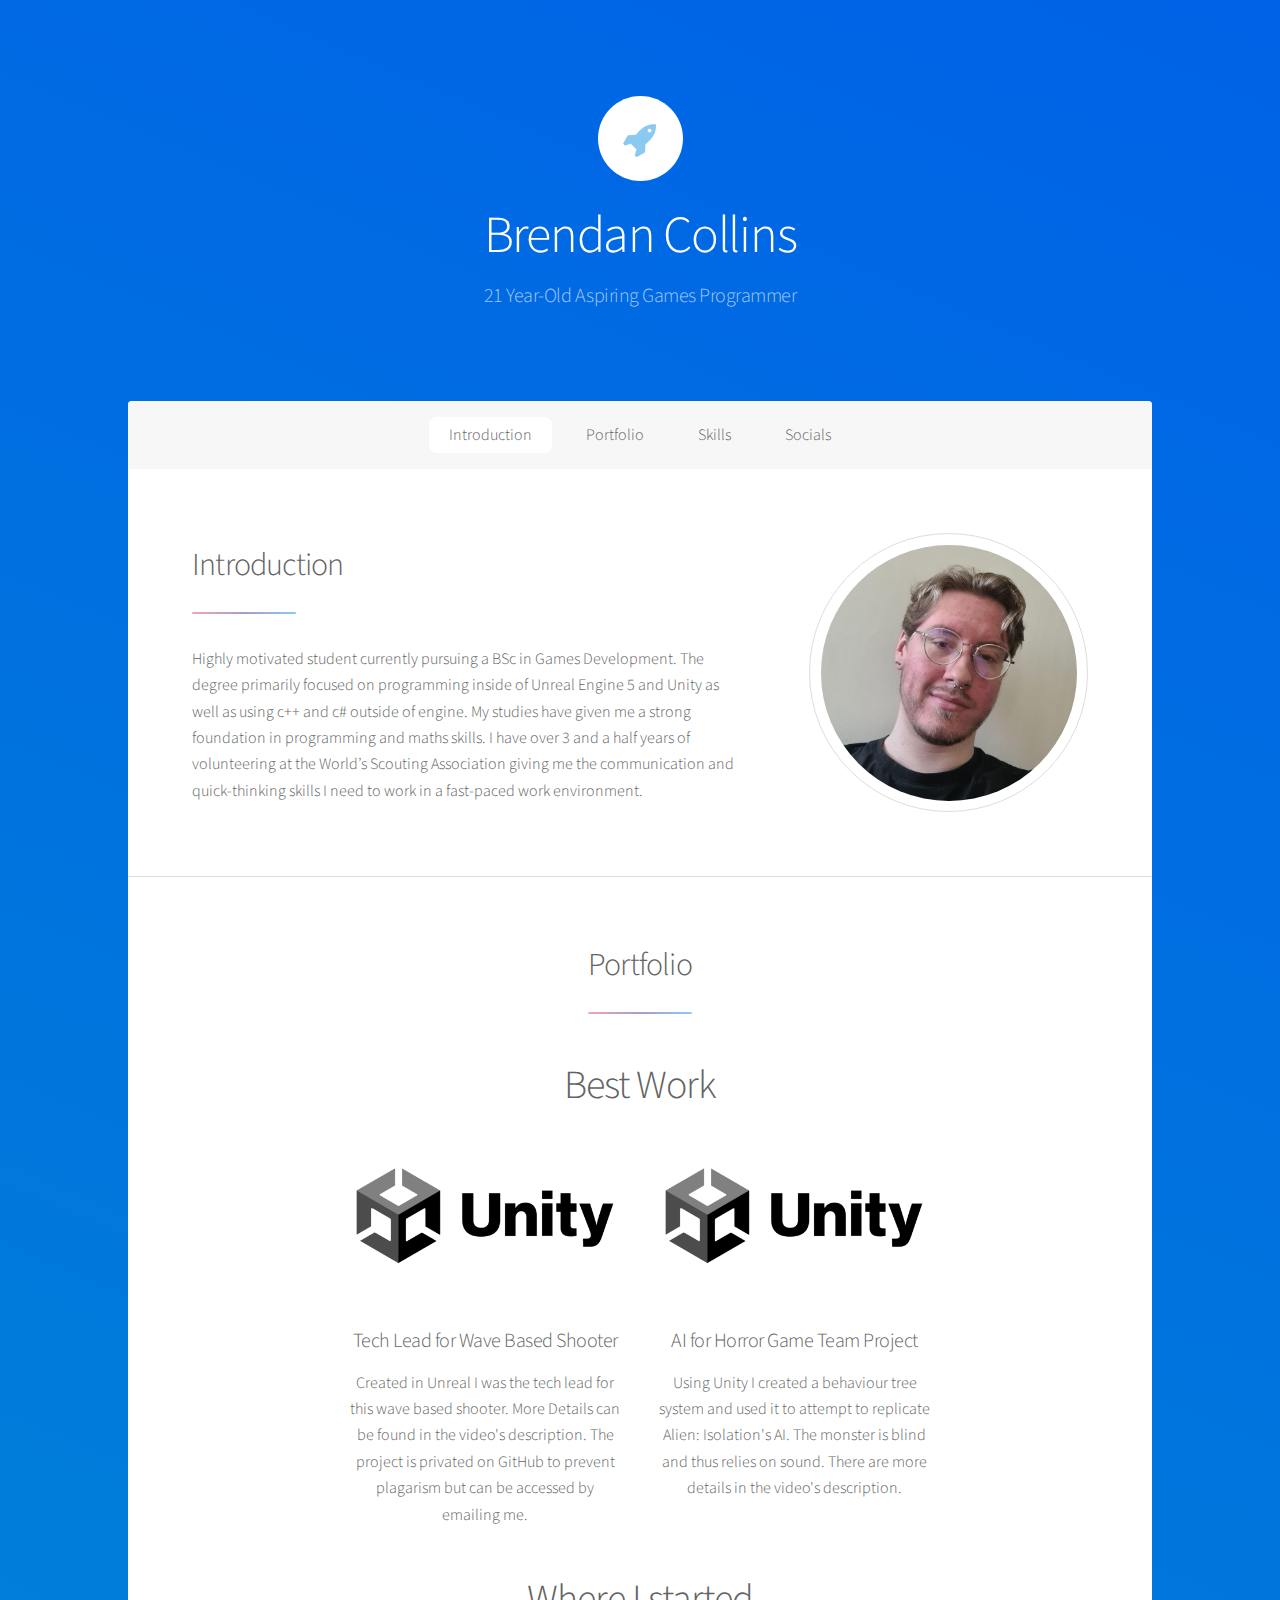
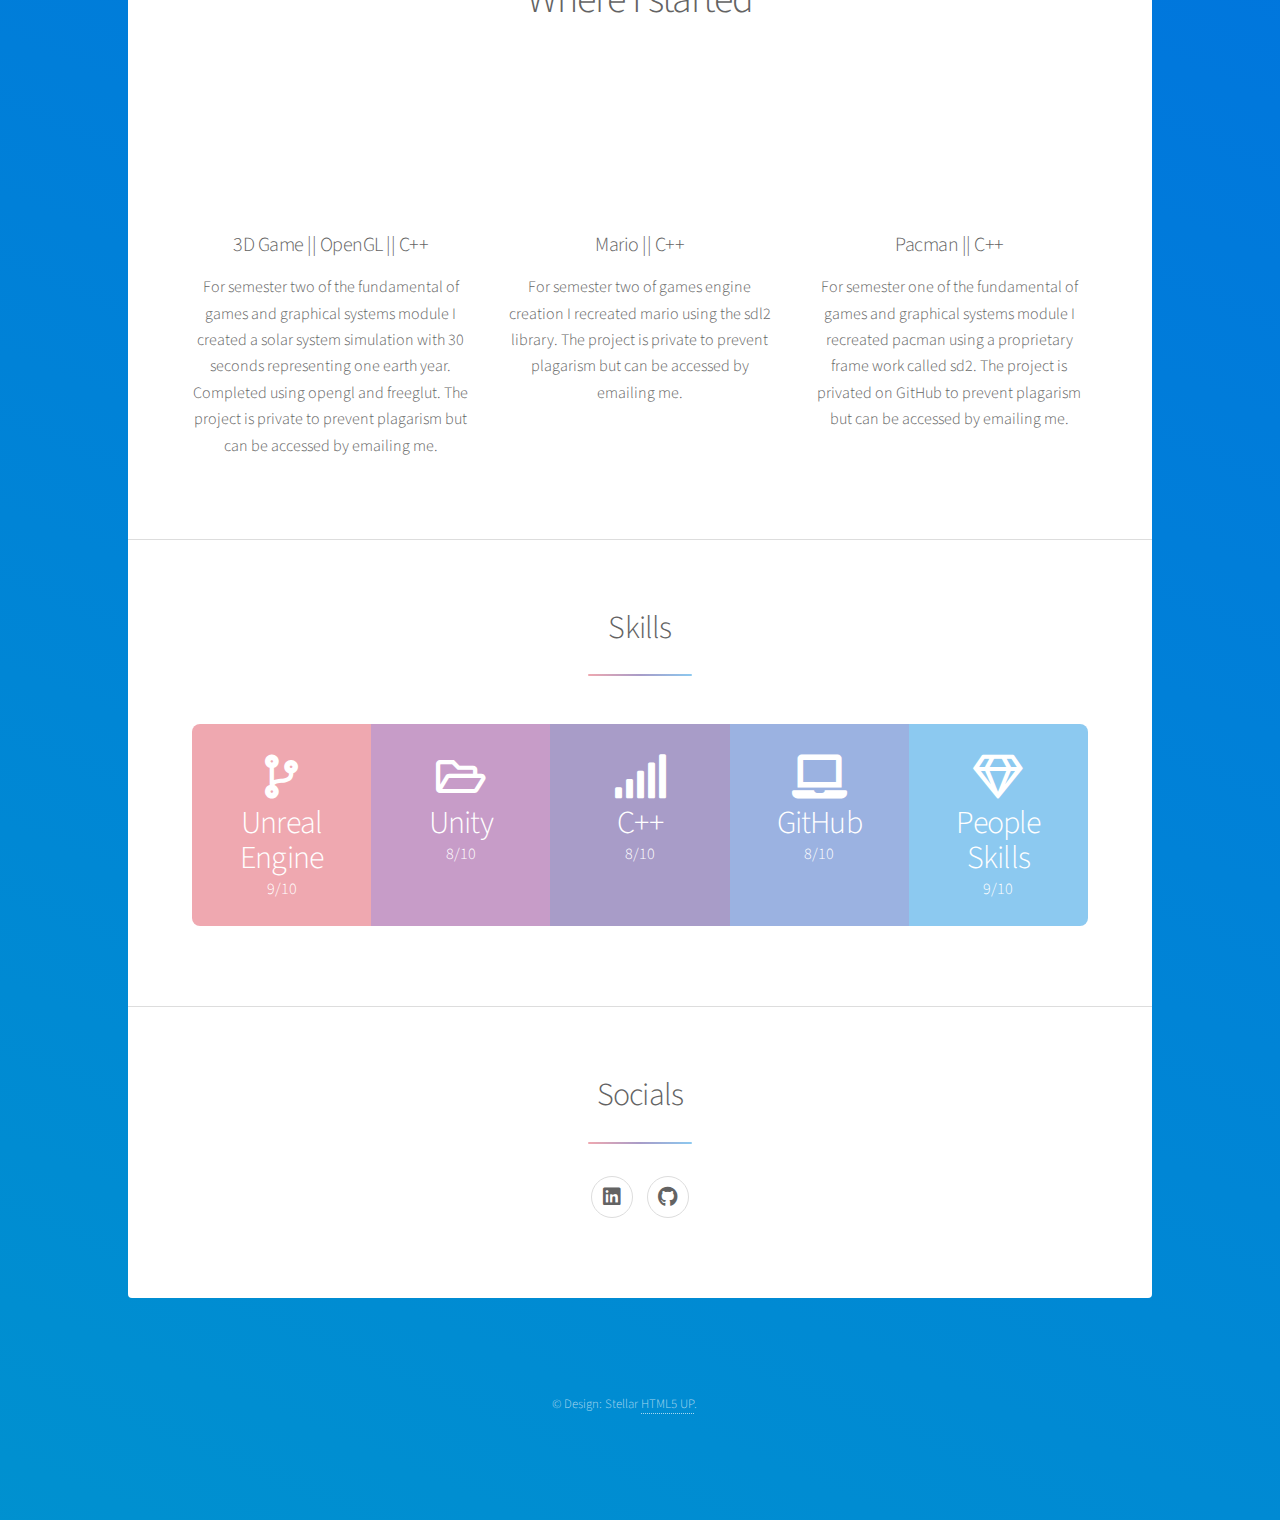
==== index.html @ 4d6558d4 "Update index.html" ====
<!DOCTYPE HTML>
<!--
	Stellar by HTML5 UP
	html5up.net | @ajlkn
	Free for personal and commercial use under the CCA 3.0 license (html5up.net/license)
-->
<html>
	<head>
		<title>Brendan Collins Portfolio</title>
		<meta charset="utf-8" />
		<meta name="viewport" content="width=device-width, initial-scale=1, user-scalable=no" />
		<link rel="stylesheet" href="assets/css/main.css" />
		<noscript><link rel="stylesheet" href="assets/css/noscript.css" /></noscript>
	</head>
	<body class="is-preload">

		<!-- Wrapper -->
			<div id="wrapper">

				<!-- Header -->
					<header id="header" class="alt">
						<span class="logo"><img src="images/logo.svg" alt="" /></span>
						<h1>Brendan Collins</h1>
						<p>
							21 Year-Old Aspiring Games Programmer							
						</p>
					</header>

				<!-- Nav -->
					<nav id="nav">
						<ul>
							<li><a href="#intro" class="active">Introduction</a></li>
							<li><a href="#first">Portfolio</a></li>
							<li><a href="#second">Skills</a></li>
							<li><a href="#third">Socials</a></li>
						</ul>
					</nav>

				<!-- Main -->
					<div id="main">

						<!-- Introduction -->
							<section id="intro" class="main">
								<div class="spotlight">
									<div class="content">
										<header class="major">
											<h2>Introduction</h2>
										</header>
										<p>Highly motivated student currently pursuing a BSc in Games Development. The degree primarily focused on programming inside of Unreal Engine 5 and Unity as well as using c++ and c# outside of engine. My studies have given me a strong foundation in programming and maths skills. I have over 3 and a half years of volunteering at the World’s Scouting Association giving me the communication and quick-thinking skills I need to work in a fast-paced work environment.</p>
									</div>
									<span class="image"><img src="images/pic01.jpg" alt="" /></span>
								</div>
							</section>

						<!-- Demos -->
							<section id="first" class="main special">
								<header class="major">
									<h2>Portfolio</h2>
								</header>
								<h1>Best Work</h1>
								<!-- Frist Line -->
								<ul class="features">
									<li>
										<span class="image fit"><img src="images/unity.png" alt="" /></span>
										<h3>Tech Lead for Wave Based Shooter</h3>
										<p>Created in Unreal I was the tech lead for this wave based shooter. More Details can be found in the video's description. The project is privated on GitHub to prevent plagarism but can be accessed by emailing me.</p>
									</li>
									<li>
										<span class="image fit"><img src="images/unity.png" alt="" /></span>
										<h3>AI for Horror Game Team Project</h3>
										<p>Using Unity I created a behaviour tree system and used it to attempt to replicate Alien: Isolation's AI. The monster is blind and thus relies on sound. There are more details in the video's description.</p>
									</li>
								</ul>
								<!-- Second Line -->
								<h1>Where I started</h1>
								<ul class="features">
									<li>
										<iframe frameborder="0" scrolling="no" marginheight="0" marginwidth="0"width="300" height="170" type="text/html" src="https://www.youtube.com/embed/PpAn-TtWue4?autoplay=0&fs=0&iv_load_policy=3&showinfo=0&rel=0&cc_load_policy=0&start=0&end=0&origin=http://youtubeembedcode.com"></iframe>
										<h3>3D Game || OpenGL || C++</h3>
										<p>For semester two of the fundamental of games and graphical systems module I created a solar system simulation with 30 seconds representing one earth year. Completed using opengl and freeglut. The project is private to prevent plagarism but can be accessed by emailing me.</p>
									</li>
									<li>
										<iframe frameborder="0" scrolling="no" marginheight="0" marginwidth="0"width="300" height="170" type="text/html" src="https://www.youtube.com/embed/LBojj8xitpo?autoplay=0&fs=0&iv_load_policy=3&showinfo=0&rel=0&cc_load_policy=0&start=0&end=0&origin=http://youtubeembedcode.com"></iframe>
										<h3>Mario || C++</h3>
										<p>For semester two of games engine creation I recreated mario using the sdl2 library. The project is private to prevent plagarism but can be accessed by emailing me.</p>
									</li>
									<li>
										<iframe frameborder="0" scrolling="no" marginheight="0" marginwidth="0"width="300" height="170" type="text/html" src="https://www.youtube.com/embed/ezqezZQbktw?autoplay=0&fs=0&iv_load_policy=3&showinfo=0&rel=0&cc_load_policy=0&start=0&end=0&origin=http://youtubeembedcode.com"></iframe>
										<h3>Pacman || C++</h3>
										<p>For semester one of the fundamental of games and graphical systems module I recreated pacman using a proprietary frame work called sd2. The project is privated on GitHub to prevent plagarism but can be accessed by emailing me.</p>
									</li>
								</ul>
							</section>

						<!-- Skills -->
							<section id="second" class="main special">
								<header class="major">
									<h2>Skills</h2>
									
								</header>
								<ul class="statistics">
									<li class="style1">
										<span class="icon solid fa-code-branch"></span>
										<strong>Unreal Engine</strong> 9/10
									</li>
									<li class="style2">
										<span class="icon fa-folder-open"></span>
										<strong>Unity</strong> 8/10
									</li>
									<li class="style3">
										<span class="icon solid fa-signal"></span>
										<strong>C++</strong> 8/10
									</li>
									<li class="style4">
										<span class="icon solid fa-laptop"></span>
										<strong>GitHub</strong> 8/10
									</li>
									<li class="style5">
										<span class="icon fa-gem"></span>
										<strong>People Skills</strong> 9/10
									</li>
								</ul>
								<!--footer class="major">
									<ul class="actions special">
										<li><a href="https://www.linkedin.com/in/brendan-collins-9a0326223/" target="_blank" class="button">View LinkedIn</a></li>
									</ul>
								</footer-->
							</section>

						<!-- Icons -->
							<section id="third" class="main special">
								<header class="major">
									<h2>Socials</h2>
									<ul class="icons">
										<li><a href="https://www.linkedin.com/in/brendan-collins-9a0326223/" target="_blank" class="icon brands fa-linkedin alt"><span class="label">LinkedIn</span></a></li>
										<li><a href="https://github.com/brendanc123" target="_blank" class="icon brands fa-github alt"><span class="label">GitHub</span></a></li>
									</ul>
								</header>
								<!--footer class="major">
									<ul class="actions special">
										<li><a href="generic.html" class="button primary">Get Started</a></li>
										<li><a href="generic.html" class="button">Learn More</a></li>
									</ul>
								</footer-->
							</section>

					</div>

				<!-- Footer -->
					<footer id="footer">
						<section>
							</dl>
							<!--ul class="icons">
								<li><a href="#" class="icon brands fa-twitter alt"><span class="label">Twitter</span></a></li>
								<li><a href="#" class="icon brands fa-facebook-f alt"><span class="label">Facebook</span></a></li>
								<li><a href="#" class="icon brands fa-instagram alt"><span class="label">Instagram</span></a></li>
								<li><a href="#" class="icon brands fa-github alt"><span class="label">GitHub</span></a></li>
								<li><a href="#" class="icon brands fa-dribbble alt"><span class="label">Dribbble</span></a></li>
							</ul-->
						</section>
						<p class="copyright">&copy; Design: Stellar <a href="https://html5up.net">HTML5 UP</a>.</p>
					</footer>

			</div>

		<!-- Scripts -->
			<script src="assets/js/jquery.min.js"></script>
			<script src="assets/js/jquery.scrollex.min.js"></script>
			<script src="assets/js/jquery.scrolly.min.js"></script>
			<script src="assets/js/browser.min.js"></script>
			<script src="assets/js/breakpoints.min.js"></script>
			<script src="assets/js/util.js"></script>
			<script src="assets/js/main.js"></script>
	</body>
</html>
---- assets/css/main.css ----
@import url(fontawesome-all.min.css);
@import 'https://fonts.googleapis.com/css?family=Source+Sans+Pro:300,400';

/*
	Stellar by HTML5 UP
	html5up.net | @ajlkn
	Free for personal and commercial use under the CCA 3.0 license (html5up.net/license)
*/

html, body, div, span, applet, object,
iframe, h1, h2, h3, h4, h5, h6, p, blockquote,
pre, a, abbr, acronym, address, big, cite,
code, del, dfn, em, img, ins, kbd, q, s, samp,
small, strike, strong, sub, sup, tt, var, b,
u, i, center, dl, dt, dd, ol, ul, li, fieldset,
form, label, legend, table, caption, tbody,
tfoot, thead, tr, th, td, article, aside,
canvas, details, embed, figure, figcaption,
footer, header, hgroup, menu, nav, output, ruby,
section, summary, time, mark, audio, video {
	margin: 0;
	padding: 0;
	border: 0;
	font-size: 100%;
	font: inherit;
	vertical-align: baseline;}

article, aside, details, figcaption, figure,
footer, header, hgroup, menu, nav, section {
	display: block;}

body {
	line-height: 1;
}

ol, ul {
	list-style: none;
}

blockquote, q {
	quotes: none;
}

	blockquote:before, blockquote:after, q:before, q:after {
		content: '';
		content: none;
	}

table {
	border-collapse: collapse;
	border-spacing: 0;
}

body {
	-webkit-text-size-adjust: none;
}

mark {
	background-color: transparent;
	color: inherit;
}

input::-moz-focus-inner {
	border: 0;
	padding: 0;
}

input, select, textarea {
	-moz-appearance: none;
	-webkit-appearance: none;
	-ms-appearance: none;
	appearance: none;
}

/* Basic */

	@-ms-viewport {
		width: device-width;
	}

	body {
		-ms-overflow-style: scrollbar;
	}

	@media screen and (max-width: 480px) {

		html, body {
			min-width: 320px;
		}

	}

	html {
		box-sizing: border-box;
	}

	*, *:before, *:after {
		box-sizing: inherit;
	}

	body {
			background: linear-gradient(203deg, #0032ff, #00aec1, #00cccc, #7600ff);
			background-size: 800% 800%;
		
			-webkit-animation: AnimationName 60s ease infinite;
			-moz-animation: AnimationName 60s ease infinite;
			animation: AnimationName 60s ease infinite;
		}
		
		@-webkit-keyframes AnimationName {
			0%{background-position:91% 0%}
			50%{background-position:10% 100%}
			100%{background-position:91% 0%}
		}
		@-moz-keyframes AnimationName {
			0%{background-position:91% 0%}
			50%{background-position:10% 100%}
			100%{background-position:91% 0%}
		}
		@keyframes AnimationName {
			0%{background-position:91% 0%}
			50%{background-position:10% 100%}
			100%{background-position:91% 0%}
		}

		body.is-preload *, body.is-preload *:before, body.is-preload *:after {
			-moz-animation: none !important;
			-webkit-animation: none !important;
			-ms-animation: none !important;
			animation: none !important;
			-moz-transition: none !important;
			-webkit-transition: none !important;
			-ms-transition: none !important;
			transition: none !important;
		}

/* Type */

	body {
		background-color: #935d8c;
		color: rgba(255, 255, 255, 0.65);
	}

	body, input, select, textarea {
		font-family: "Source Sans Pro", Helvetica, sans-serif;
		font-size: 17pt;
		font-weight: 300;
		line-height: 1.65;
	}

		@media screen and (max-width: 1680px) {

			body, input, select, textarea {
				font-size: 14pt;
			}

		}

		@media screen and (max-width: 1280px) {

			body, input, select, textarea {
				font-size: 12pt;
			}

		}

		@media screen and (max-width: 360px) {

			body, input, select, textarea {
				font-size: 11pt;
			}

		}

	a {
		-moz-transition: color 0.2s ease, border-bottom 0.2s ease;
		-webkit-transition: color 0.2s ease, border-bottom 0.2s ease;
		-ms-transition: color 0.2s ease, border-bottom 0.2s ease;
		transition: color 0.2s ease, border-bottom 0.2s ease;
		text-decoration: none;
		border-bottom: dotted 1px;
		color: inherit;
	}

		a:hover {
			border-bottom-color: transparent;
		}

	strong, b {
		font-weight: 400;
	}

	em, i {
		font-style: italic;
	}

	p {
		margin: 0 0 2em 0;
	}

		p.content {
			-moz-columns: 20em 2;
			-webkit-columns: 20em 2;
			-ms-columns: 20em 2;
			columns: 20em 2;
			-moz-column-gap: 2em;
			-webkit-column-gap: 2em;
			-ms-column-gap: 2em;
			column-gap: 2em;
			text-align: justify;
		}

	h1, h2, h3, h4, h5, h6 {
		font-weight: 300;
		line-height: 1.5;
		margin: 0 0 0.7em 0;
		letter-spacing: -0.025em;
	}

		h1 a, h2 a, h3 a, h4 a, h5 a, h6 a {
			color: inherit;
			text-decoration: none;
		}

	h1 {
		font-size: 2.5em;
		line-height: 1.2;
	}

	h2 {
		font-size: 1.5em;
	}

	h3 {
		font-size: 1.25em;
	}

	h4 {
		font-size: 1.1em;
	}

	h5 {
		font-size: 0.9em;
	}

	h6 {
		font-size: 0.7em;
	}

	@media screen and (max-width: 736px) {

		h1 {
			font-size: 2em;
		}

	}

	sub {
		font-size: 0.8em;
		position: relative;
		top: 0.5em;
	}

	sup {
		font-size: 0.8em;
		position: relative;
		top: -0.5em;
	}

	blockquote {
		border-left: solid 4px;
		font-style: italic;
		margin: 0 0 2em 0;
		padding: 0.5em 0 0.5em 2em;
	}

	code {
		border-radius: 8px;
		border: solid 1px;
		font-family: "Courier New", monospace;
		font-size: 0.9em;
		margin: 0 0.25em;
		padding: 0.25em 0.65em;
	}

	pre {
		-webkit-overflow-scrolling: touch;
		font-family: "Courier New", monospace;
		font-size: 0.9em;
		margin: 0 0 2em 0;
	}

		pre code {
			display: block;
			line-height: 1.75;
			padding: 1em 1.5em;
			overflow-x: auto;
		}

	hr {
		border: 0;
		border-bottom: solid 1px;
		margin: 2em 0;
	}

		hr.major {
			margin: 3em 0;
		}

	.align-left {
		text-align: left;
	}

	.align-center {
		text-align: center;
	}

	.align-right {
		text-align: right;
	}

	input, select, textarea {
		color: #ffffff;
	}

	a:hover {
		color: #ffffff;
	}

	strong, b {
		color: #ffffff;
	}

	h1, h2, h3, h4, h5, h6 {
		color: #ffffff;
	}

	blockquote {
		border-left-color: rgba(255, 255, 255, 0.35);
	}

	code {
		background: rgba(255, 255, 255, 0.075);
		border-color: rgba(255, 255, 255, 0.35);
	}

	hr {
		border-bottom-color: rgba(255, 255, 255, 0.35);
	}

/* Row */

	.row {
		display: flex;
		flex-wrap: wrap;
		box-sizing: border-box;
		align-items: stretch;
	}

		.row > * {
			box-sizing: border-box;
		}

		.row.gtr-uniform > * > :last-child {
			margin-bottom: 0;
		}

		.row.aln-left {
			justify-content: flex-start;
		}

		.row.aln-center {
			justify-content: center;
		}

		.row.aln-right {
			justify-content: flex-end;
		}

		.row.aln-top {
			align-items: flex-start;
		}

		.row.aln-middle {
			align-items: center;
		}

		.row.aln-bottom {
			align-items: flex-end;
		}

		.row > .imp {
			order: -1;
		}

		.row > .col-1 {
			width: 8.33333%;
		}

		.row > .off-1 {
			margin-left: 8.33333%;
		}

		.row > .col-2 {
			width: 16.66667%;
		}

		.row > .off-2 {
			margin-left: 16.66667%;
		}

		.row > .col-3 {
			width: 25%;
		}

		.row > .off-3 {
			margin-left: 25%;
		}

		.row > .col-4 {
			width: 33.33333%;
		}

		.row > .off-4 {
			margin-left: 33.33333%;
		}

		.row > .col-5 {
			width: 41.66667%;
		}

		.row > .off-5 {
			margin-left: 41.66667%;
		}

		.row > .col-6 {
			width: 50%;
		}

		.row > .off-6 {
			margin-left: 50%;
		}

		.row > .col-7 {
			width: 58.33333%;
		}

		.row > .off-7 {
			margin-left: 58.33333%;
		}

		.row > .col-8 {
			width: 66.66667%;
		}

		.row > .off-8 {
			margin-left: 66.66667%;
		}

		.row > .col-9 {
			width: 75%;
		}

		.row > .off-9 {
			margin-left: 75%;
		}

		.row > .col-10 {
			width: 83.33333%;
		}

		.row > .off-10 {
			margin-left: 83.33333%;
		}

		.row > .col-11 {
			width: 91.66667%;
		}

		.row > .off-11 {
			margin-left: 91.66667%;
		}

		.row > .col-12 {
			width: 100%;
		}

		.row > .off-12 {
			margin-left: 100%;
		}

		.row.gtr-0 {
			margin-top: 0;
			margin-left: 0em;
		}

			.row.gtr-0 > * {
				padding: 0 0 0 0em;
			}

			.row.gtr-0.gtr-uniform {
				margin-top: 0em;
			}

				.row.gtr-0.gtr-uniform > * {
					padding-top: 0em;
				}

		.row.gtr-25 {
			margin-top: 0;
			margin-left: -0.375em;
		}

			.row.gtr-25 > * {
				padding: 0 0 0 0.375em;
			}

			.row.gtr-25.gtr-uniform {
				margin-top: -0.375em;
			}

				.row.gtr-25.gtr-uniform > * {
					padding-top: 0.375em;
				}

		.row.gtr-50 {
			margin-top: 0;
			margin-left: -0.75em;
		}

			.row.gtr-50 > * {
				padding: 0 0 0 0.75em;
			}

			.row.gtr-50.gtr-uniform {
				margin-top: -0.75em;
			}

				.row.gtr-50.gtr-uniform > * {
					padding-top: 0.75em;
				}

		.row {
			margin-top: 0;
			margin-left: -1.5em;
		}

			.row > * {
				padding: 0 0 0 1.5em;
			}

			.row.gtr-uniform {
				margin-top: -1.5em;
			}

				.row.gtr-uniform > * {
					padding-top: 1.5em;
				}

		.row.gtr-150 {
			margin-top: 0;
			margin-left: -2.25em;
		}

			.row.gtr-150 > * {
				padding: 0 0 0 2.25em;
			}

			.row.gtr-150.gtr-uniform {
				margin-top: -2.25em;
			}

				.row.gtr-150.gtr-uniform > * {
					padding-top: 2.25em;
				}

		.row.gtr-200 {
			margin-top: 0;
			margin-left: -3em;
		}

			.row.gtr-200 > * {
				padding: 0 0 0 3em;
			}

			.row.gtr-200.gtr-uniform {
				margin-top: -3em;
			}

				.row.gtr-200.gtr-uniform > * {
					padding-top: 3em;
				}

		@media screen and (max-width: 1680px) {

			.row {
				display: flex;
				flex-wrap: wrap;
				box-sizing: border-box;
				align-items: stretch;
			}

				.row > * {
					box-sizing: border-box;
				}

				.row.gtr-uniform > * > :last-child {
					margin-bottom: 0;
				}

				.row.aln-left {
					justify-content: flex-start;
				}

				.row.aln-center {
					justify-content: center;
				}

				.row.aln-right {
					justify-content: flex-end;
				}

				.row.aln-top {
					align-items: flex-start;
				}

				.row.aln-middle {
					align-items: center;
				}

				.row.aln-bottom {
					align-items: flex-end;
				}

				.row > .imp-xlarge {
					order: -1;
				}

				.row > .col-1-xlarge {
					width: 8.33333%;
				}

				.row > .off-1-xlarge {
					margin-left: 8.33333%;
				}

				.row > .col-2-xlarge {
					width: 16.66667%;
				}

				.row > .off-2-xlarge {
					margin-left: 16.66667%;
				}

				.row > .col-3-xlarge {
					width: 25%;
				}

				.row > .off-3-xlarge {
					margin-left: 25%;
				}

				.row > .col-4-xlarge {
					width: 33.33333%;
				}

				.row > .off-4-xlarge {
					margin-left: 33.33333%;
				}

				.row > .col-5-xlarge {
					width: 41.66667%;
				}

				.row > .off-5-xlarge {
					margin-left: 41.66667%;
				}

				.row > .col-6-xlarge {
					width: 50%;
				}

				.row > .off-6-xlarge {
					margin-left: 50%;
				}

				.row > .col-7-xlarge {
					width: 58.33333%;
				}

				.row > .off-7-xlarge {
					margin-left: 58.33333%;
				}

				.row > .col-8-xlarge {
					width: 66.66667%;
				}

				.row > .off-8-xlarge {
					margin-left: 66.66667%;
				}

				.row > .col-9-xlarge {
					width: 75%;
				}

				.row > .off-9-xlarge {
					margin-left: 75%;
				}

				.row > .col-10-xlarge {
					width: 83.33333%;
				}

				.row > .off-10-xlarge {
					margin-left: 83.33333%;
				}

				.row > .col-11-xlarge {
					width: 91.66667%;
				}

				.row > .off-11-xlarge {
					margin-left: 91.66667%;
				}

				.row > .col-12-xlarge {
					width: 100%;
				}

				.row > .off-12-xlarge {
					margin-left: 100%;
				}

				.row.gtr-0 {
					margin-top: 0;
					margin-left: 0em;
				}

					.row.gtr-0 > * {
						padding: 0 0 0 0em;
					}

					.row.gtr-0.gtr-uniform {
						margin-top: 0em;
					}

						.row.gtr-0.gtr-uniform > * {
							padding-top: 0em;
						}

				.row.gtr-25 {
					margin-top: 0;
					margin-left: -0.375em;
				}

					.row.gtr-25 > * {
						padding: 0 0 0 0.375em;
					}

					.row.gtr-25.gtr-uniform {
						margin-top: -0.375em;
					}

						.row.gtr-25.gtr-uniform > * {
							padding-top: 0.375em;
						}

				.row.gtr-50 {
					margin-top: 0;
					margin-left: -0.75em;
				}

					.row.gtr-50 > * {
						padding: 0 0 0 0.75em;
					}

					.row.gtr-50.gtr-uniform {
						margin-top: -0.75em;
					}

						.row.gtr-50.gtr-uniform > * {
							padding-top: 0.75em;
						}

				.row {
					margin-top: 0;
					margin-left: -1.5em;
				}

					.row > * {
						padding: 0 0 0 1.5em;
					}

					.row.gtr-uniform {
						margin-top: -1.5em;
					}

						.row.gtr-uniform > * {
							padding-top: 1.5em;
						}

				.row.gtr-150 {
					margin-top: 0;
					margin-left: -2.25em;
				}

					.row.gtr-150 > * {
						padding: 0 0 0 2.25em;
					}

					.row.gtr-150.gtr-uniform {
						margin-top: -2.25em;
					}

						.row.gtr-150.gtr-uniform > * {
							padding-top: 2.25em;
						}

				.row.gtr-200 {
					margin-top: 0;
					margin-left: -3em;
				}

					.row.gtr-200 > * {
						padding: 0 0 0 3em;
					}

					.row.gtr-200.gtr-uniform {
						margin-top: -3em;
					}

						.row.gtr-200.gtr-uniform > * {
							padding-top: 3em;
						}

		}

		@media screen and (max-width: 1280px) {

			.row {
				display: flex;
				flex-wrap: wrap;
				box-sizing: border-box;
				align-items: stretch;
			}

				.row > * {
					box-sizing: border-box;
				}

				.row.gtr-uniform > * > :last-child {
					margin-bottom: 0;
				}

				.row.aln-left {
					justify-content: flex-start;
				}

				.row.aln-center {
					justify-content: center;
				}

				.row.aln-right {
					justify-content: flex-end;
				}

				.row.aln-top {
					align-items: flex-start;
				}

				.row.aln-middle {
					align-items: center;
				}

				.row.aln-bottom {
					align-items: flex-end;
				}

				.row > .imp-large {
					order: -1;
				}

				.row > .col-1-large {
					width: 8.33333%;
				}

				.row > .off-1-large {
					margin-left: 8.33333%;
				}

				.row > .col-2-large {
					width: 16.66667%;
				}

				.row > .off-2-large {
					margin-left: 16.66667%;
				}

				.row > .col-3-large {
					width: 25%;
				}

				.row > .off-3-large {
					margin-left: 25%;
				}

				.row > .col-4-large {
					width: 33.33333%;
				}

				.row > .off-4-large {
					margin-left: 33.33333%;
				}

				.row > .col-5-large {
					width: 41.66667%;
				}

				.row > .off-5-large {
					margin-left: 41.66667%;
				}

				.row > .col-6-large {
					width: 50%;
				}

				.row > .off-6-large {
					margin-left: 50%;
				}

				.row > .col-7-large {
					width: 58.33333%;
				}

				.row > .off-7-large {
					margin-left: 58.33333%;
				}

				.row > .col-8-large {
					width: 66.66667%;
				}

				.row > .off-8-large {
					margin-left: 66.66667%;
				}

				.row > .col-9-large {
					width: 75%;
				}

				.row > .off-9-large {
					margin-left: 75%;
				}

				.row > .col-10-large {
					width: 83.33333%;
				}

				.row > .off-10-large {
					margin-left: 83.33333%;
				}

				.row > .col-11-large {
					width: 91.66667%;
				}

				.row > .off-11-large {
					margin-left: 91.66667%;
				}

				.row > .col-12-large {
					width: 100%;
				}

				.row > .off-12-large {
					margin-left: 100%;
				}

				.row.gtr-0 {
					margin-top: 0;
					margin-left: 0em;
				}

					.row.gtr-0 > * {
						padding: 0 0 0 0em;
					}

					.row.gtr-0.gtr-uniform {
						margin-top: 0em;
					}

						.row.gtr-0.gtr-uniform > * {
							padding-top: 0em;
						}

				.row.gtr-25 {
					margin-top: 0;
					margin-left: -0.375em;
				}

					.row.gtr-25 > * {
						padding: 0 0 0 0.375em;
					}

					.row.gtr-25.gtr-uniform {
						margin-top: -0.375em;
					}

						.row.gtr-25.gtr-uniform > * {
							padding-top: 0.375em;
						}

				.row.gtr-50 {
					margin-top: 0;
					margin-left: -0.75em;
				}

					.row.gtr-50 > * {
						padding: 0 0 0 0.75em;
					}

					.row.gtr-50.gtr-uniform {
						margin-top: -0.75em;
					}

						.row.gtr-50.gtr-uniform > * {
							padding-top: 0.75em;
						}

				.row {
					margin-top: 0;
					margin-left: -1.5em;
				}

					.row > * {
						padding: 0 0 0 1.5em;
					}

					.row.gtr-uniform {
						margin-top: -1.5em;
					}

						.row.gtr-uniform > * {
							padding-top: 1.5em;
						}

				.row.gtr-150 {
					margin-top: 0;
					margin-left: -2.25em;
				}

					.row.gtr-150 > * {
						padding: 0 0 0 2.25em;
					}

					.row.gtr-150.gtr-uniform {
						margin-top: -2.25em;
					}

						.row.gtr-150.gtr-uniform > * {
							padding-top: 2.25em;
						}

				.row.gtr-200 {
					margin-top: 0;
					margin-left: -3em;
				}

					.row.gtr-200 > * {
						padding: 0 0 0 3em;
					}

					.row.gtr-200.gtr-uniform {
						margin-top: -3em;
					}

						.row.gtr-200.gtr-uniform > * {
							padding-top: 3em;
						}

		}

		@media screen and (max-width: 980px) {

			.row {
				display: flex;
				flex-wrap: wrap;
				box-sizing: border-box;
				align-items: stretch;
			}

				.row > * {
					box-sizing: border-box;
				}

				.row.gtr-uniform > * > :last-child {
					margin-bottom: 0;
				}

				.row.aln-left {
					justify-content: flex-start;
				}

				.row.aln-center {
					justify-content: center;
				}

				.row.aln-right {
					justify-content: flex-end;
				}

				.row.aln-top {
					align-items: flex-start;
				}

				.row.aln-middle {
					align-items: center;
				}

				.row.aln-bottom {
					align-items: flex-end;
				}

				.row > .imp-medium {
					order: -1;
				}

				.row > .col-1-medium {
					width: 8.33333%;
				}

				.row > .off-1-medium {
					margin-left: 8.33333%;
				}

				.row > .col-2-medium {
					width: 16.66667%;
				}

				.row > .off-2-medium {
					margin-left: 16.66667%;
				}

				.row > .col-3-medium {
					width: 25%;
				}

				.row > .off-3-medium {
					margin-left: 25%;
				}

				.row > .col-4-medium {
					width: 33.33333%;
				}

				.row > .off-4-medium {
					margin-left: 33.33333%;
				}

				.row > .col-5-medium {
					width: 41.66667%;
				}

				.row > .off-5-medium {
					margin-left: 41.66667%;
				}

				.row > .col-6-medium {
					width: 50%;
				}

				.row > .off-6-medium {
					margin-left: 50%;
				}

				.row > .col-7-medium {
					width: 58.33333%;
				}

				.row > .off-7-medium {
					margin-left: 58.33333%;
				}

				.row > .col-8-medium {
					width: 66.66667%;
				}

				.row > .off-8-medium {
					margin-left: 66.66667%;
				}

				.row > .col-9-medium {
					width: 75%;
				}

				.row > .off-9-medium {
					margin-left: 75%;
				}

				.row > .col-10-medium {
					width: 83.33333%;
				}

				.row > .off-10-medium {
					margin-left: 83.33333%;
				}

				.row > .col-11-medium {
					width: 91.66667%;
				}

				.row > .off-11-medium {
					margin-left: 91.66667%;
				}

				.row > .col-12-medium {
					width: 100%;
				}

				.row > .off-12-medium {
					margin-left: 100%;
				}

				.row.gtr-0 {
					margin-top: 0;
					margin-left: 0em;
				}

					.row.gtr-0 > * {
						padding: 0 0 0 0em;
					}

					.row.gtr-0.gtr-uniform {
						margin-top: 0em;
					}

						.row.gtr-0.gtr-uniform > * {
							padding-top: 0em;
						}

				.row.gtr-25 {
					margin-top: 0;
					margin-left: -0.375em;
				}

					.row.gtr-25 > * {
						padding: 0 0 0 0.375em;
					}

					.row.gtr-25.gtr-uniform {
						margin-top: -0.375em;
					}

						.row.gtr-25.gtr-uniform > * {
							padding-top: 0.375em;
						}

				.row.gtr-50 {
					margin-top: 0;
					margin-left: -0.75em;
				}

					.row.gtr-50 > * {
						padding: 0 0 0 0.75em;
					}

					.row.gtr-50.gtr-uniform {
						margin-top: -0.75em;
					}

						.row.gtr-50.gtr-uniform > * {
							padding-top: 0.75em;
						}

				.row {
					margin-top: 0;
					margin-left: -1.5em;
				}

					.row > * {
						padding: 0 0 0 1.5em;
					}

					.row.gtr-uniform {
						margin-top: -1.5em;
					}

						.row.gtr-uniform > * {
							padding-top: 1.5em;
						}

				.row.gtr-150 {
					margin-top: 0;
					margin-left: -2.25em;
				}

					.row.gtr-150 > * {
						padding: 0 0 0 2.25em;
					}

					.row.gtr-150.gtr-uniform {
						margin-top: -2.25em;
					}

						.row.gtr-150.gtr-uniform > * {
							padding-top: 2.25em;
						}

				.row.gtr-200 {
					margin-top: 0;
					margin-left: -3em;
				}

					.row.gtr-200 > * {
						padding: 0 0 0 3em;
					}

					.row.gtr-200.gtr-uniform {
						margin-top: -3em;
					}

						.row.gtr-200.gtr-uniform > * {
							padding-top: 3em;
						}

		}

		@media screen and (max-width: 736px) {

			.row {
				display: flex;
				flex-wrap: wrap;
				box-sizing: border-box;
				align-items: stretch;
			}

				.row > * {
					box-sizing: border-box;
				}

				.row.gtr-uniform > * > :last-child {
					margin-bottom: 0;
				}

				.row.aln-left {
					justify-content: flex-start;
				}

				.row.aln-center {
					justify-content: center;
				}

				.row.aln-right {
					justify-content: flex-end;
				}

				.row.aln-top {
					align-items: flex-start;
				}

				.row.aln-middle {
					align-items: center;
				}

				.row.aln-bottom {
					align-items: flex-end;
				}

				.row > .imp-small {
					order: -1;
				}

				.row > .col-1-small {
					width: 8.33333%;
				}

				.row > .off-1-small {
					margin-left: 8.33333%;
				}

				.row > .col-2-small {
					width: 16.66667%;
				}

				.row > .off-2-small {
					margin-left: 16.66667%;
				}

				.row > .col-3-small {
					width: 25%;
				}

				.row > .off-3-small {
					margin-left: 25%;
				}

				.row > .col-4-small {
					width: 33.33333%;
				}

				.row > .off-4-small {
					margin-left: 33.33333%;
				}

				.row > .col-5-small {
					width: 41.66667%;
				}

				.row > .off-5-small {
					margin-left: 41.66667%;
				}

				.row > .col-6-small {
					width: 50%;
				}

				.row > .off-6-small {
					margin-left: 50%;
				}

				.row > .col-7-small {
					width: 58.33333%;
				}

				.row > .off-7-small {
					margin-left: 58.33333%;
				}

				.row > .col-8-small {
					width: 66.66667%;
				}

				.row > .off-8-small {
					margin-left: 66.66667%;
				}

				.row > .col-9-small {
					width: 75%;
				}

				.row > .off-9-small {
					margin-left: 75%;
				}

				.row > .col-10-small {
					width: 83.33333%;
				}

				.row > .off-10-small {
					margin-left: 83.33333%;
				}

				.row > .col-11-small {
					width: 91.66667%;
				}

				.row > .off-11-small {
					margin-left: 91.66667%;
				}

				.row > .col-12-small {
					width: 100%;
				}

				.row > .off-12-small {
					margin-left: 100%;
				}

				.row.gtr-0 {
					margin-top: 0;
					margin-left: 0em;
				}

					.row.gtr-0 > * {
						padding: 0 0 0 0em;
					}

					.row.gtr-0.gtr-uniform {
						margin-top: 0em;
					}

						.row.gtr-0.gtr-uniform > * {
							padding-top: 0em;
						}

				.row.gtr-25 {
					margin-top: 0;
					margin-left: -0.25em;
				}

					.row.gtr-25 > * {
						padding: 0 0 0 0.25em;
					}

					.row.gtr-25.gtr-uniform {
						margin-top: -0.25em;
					}

						.row.gtr-25.gtr-uniform > * {
							padding-top: 0.25em;
						}

				.row.gtr-50 {
					margin-top: 0;
					margin-left: -0.5em;
				}

					.row.gtr-50 > * {
						padding: 0 0 0 0.5em;
					}

					.row.gtr-50.gtr-uniform {
						margin-top: -0.5em;
					}

						.row.gtr-50.gtr-uniform > * {
							padding-top: 0.5em;
						}

				.row {
					margin-top: 0;
					margin-left: -1em;
				}

					.row > * {
						padding: 0 0 0 1em;
					}

					.row.gtr-uniform {
						margin-top: -1em;
					}

						.row.gtr-uniform > * {
							padding-top: 1em;
						}

				.row.gtr-150 {
					margin-top: 0;
					margin-left: -1.5em;
				}

					.row.gtr-150 > * {
						padding: 0 0 0 1.5em;
					}

					.row.gtr-150.gtr-uniform {
						margin-top: -1.5em;
					}

						.row.gtr-150.gtr-uniform > * {
							padding-top: 1.5em;
						}

				.row.gtr-200 {
					margin-top: 0;
					margin-left: -2em;
				}

					.row.gtr-200 > * {
						padding: 0 0 0 2em;
					}

					.row.gtr-200.gtr-uniform {
						margin-top: -2em;
					}

						.row.gtr-200.gtr-uniform > * {
							padding-top: 2em;
						}

		}

		@media screen and (max-width: 480px) {

			.row {
				display: flex;
				flex-wrap: wrap;
				box-sizing: border-box;
				align-items: stretch;
			}

				.row > * {
					box-sizing: border-box;
				}

				.row.gtr-uniform > * > :last-child {
					margin-bottom: 0;
				}

				.row.aln-left {
					justify-content: flex-start;
				}

				.row.aln-center {
					justify-content: center;
				}

				.row.aln-right {
					justify-content: flex-end;
				}

				.row.aln-top {
					align-items: flex-start;
				}

				.row.aln-middle {
					align-items: center;
				}

				.row.aln-bottom {
					align-items: flex-end;
				}

				.row > .imp-xsmall {
					order: -1;
				}

				.row > .col-1-xsmall {
					width: 8.33333%;
				}

				.row > .off-1-xsmall {
					margin-left: 8.33333%;
				}

				.row > .col-2-xsmall {
					width: 16.66667%;
				}

				.row > .off-2-xsmall {
					margin-left: 16.66667%;
				}

				.row > .col-3-xsmall {
					width: 25%;
				}

				.row > .off-3-xsmall {
					margin-left: 25%;
				}

				.row > .col-4-xsmall {
					width: 33.33333%;
				}

				.row > .off-4-xsmall {
					margin-left: 33.33333%;
				}

				.row > .col-5-xsmall {
					width: 41.66667%;
				}

				.row > .off-5-xsmall {
					margin-left: 41.66667%;
				}

				.row > .col-6-xsmall {
					width: 50%;
				}

				.row > .off-6-xsmall {
					margin-left: 50%;
				}

				.row > .col-7-xsmall {
					width: 58.33333%;
				}

				.row > .off-7-xsmall {
					margin-left: 58.33333%;
				}

				.row > .col-8-xsmall {
					width: 66.66667%;
				}

				.row > .off-8-xsmall {
					margin-left: 66.66667%;
				}

				.row > .col-9-xsmall {
					width: 75%;
				}

				.row > .off-9-xsmall {
					margin-left: 75%;
				}

				.row > .col-10-xsmall {
					width: 83.33333%;
				}

				.row > .off-10-xsmall {
					margin-left: 83.33333%;
				}

				.row > .col-11-xsmall {
					width: 91.66667%;
				}

				.row > .off-11-xsmall {
					margin-left: 91.66667%;
				}

				.row > .col-12-xsmall {
					width: 100%;
				}

				.row > .off-12-xsmall {
					margin-left: 100%;
				}

				.row.gtr-0 {
					margin-top: 0;
					margin-left: 0em;
				}

					.row.gtr-0 > * {
						padding: 0 0 0 0em;
					}

					.row.gtr-0.gtr-uniform {
						margin-top: 0em;
					}

						.row.gtr-0.gtr-uniform > * {
							padding-top: 0em;
						}

				.row.gtr-25 {
					margin-top: 0;
					margin-left: -0.3125em;
				}

					.row.gtr-25 > * {
						padding: 0 0 0 0.3125em;
					}

					.row.gtr-25.gtr-uniform {
						margin-top: -0.3125em;
					}

						.row.gtr-25.gtr-uniform > * {
							padding-top: 0.3125em;
						}

				.row.gtr-50 {
					margin-top: 0;
					margin-left: -0.625em;
				}

					.row.gtr-50 > * {
						padding: 0 0 0 0.625em;
					}

					.row.gtr-50.gtr-uniform {
						margin-top: -0.625em;
					}

						.row.gtr-50.gtr-uniform > * {
							padding-top: 0.625em;
						}

				.row {
					margin-top: 0;
					margin-left: -1.25em;
				}

					.row > * {
						padding: 0 0 0 1.25em;
					}

					.row.gtr-uniform {
						margin-top: -1.25em;
					}

						.row.gtr-uniform > * {
							padding-top: 1.25em;
						}

				.row.gtr-150 {
					margin-top: 0;
					margin-left: -1.875em;
				}

					.row.gtr-150 > * {
						padding: 0 0 0 1.875em;
					}

					.row.gtr-150.gtr-uniform {
						margin-top: -1.875em;
					}

						.row.gtr-150.gtr-uniform > * {
							padding-top: 1.875em;
						}

				.row.gtr-200 {
					margin-top: 0;
					margin-left: -2.5em;
				}

					.row.gtr-200 > * {
						padding: 0 0 0 2.5em;
					}

					.row.gtr-200.gtr-uniform {
						margin-top: -2.5em;
					}

						.row.gtr-200.gtr-uniform > * {
							padding-top: 2.5em;
						}

		}

/* Box */

	.box {
		border-radius: 8px;
		border: solid;
		margin-bottom: 2em;
		padding: 1.5em;
	}

		.box > :last-child,
		.box > :last-child > :last-child,
		.box > :last-child > :last-child > :last-child {
			margin-bottom: 0;
		}

		.box.alt {
			border: 0;
			border-radius: 0;
			padding: 0;
		}

	.box {
		border-color: rgba(255, 255, 255, 0.35);
	}

/* Button */

	input[type="submit"],
	input[type="reset"],
	input[type="button"],
	button,
	.button {
		-moz-appearance: none;
		-webkit-appearance: none;
		-ms-appearance: none;
		appearance: none;
		-moz-transition: background-color 0.2s ease-in-out, color 0.2s ease-in-out;
		-webkit-transition: background-color 0.2s ease-in-out, color 0.2s ease-in-out;
		-ms-transition: background-color 0.2s ease-in-out, color 0.2s ease-in-out;
		transition: background-color 0.2s ease-in-out, color 0.2s ease-in-out;
		border-radius: 8px;
		border: 0;
		cursor: pointer;
		display: inline-block;
		font-weight: 300;
		height: 2.75em;
		line-height: 2.75em;
		min-width: 9.25em;
		padding: 0 1.5em;
		text-align: center;
		text-decoration: none;
		white-space: nowrap;
	}

		input[type="submit"].icon,
		input[type="reset"].icon,
		input[type="button"].icon,
		button.icon,
		.button.icon {
			padding-left: 1.35em;
		}

			input[type="submit"].icon:before,
			input[type="reset"].icon:before,
			input[type="button"].icon:before,
			button.icon:before,
			.button.icon:before {
				margin-right: 0.5em;
			}

		input[type="submit"].fit,
		input[type="reset"].fit,
		input[type="button"].fit,
		button.fit,
		.button.fit {
			width: 100%;
		}

		input[type="submit"].small,
		input[type="reset"].small,
		input[type="button"].small,
		button.small,
		.button.small {
			font-size: 0.8em;
		}

		input[type="submit"].large,
		input[type="reset"].large,
		input[type="button"].large,
		button.large,
		.button.large {
			font-size: 1.35em;
		}

		input[type="submit"].disabled, input[type="submit"]:disabled,
		input[type="reset"].disabled,
		input[type="reset"]:disabled,
		input[type="button"].disabled,
		input[type="button"]:disabled,
		button.disabled,
		button:disabled,
		.button.disabled,
		.button:disabled {
			pointer-events: none;
			opacity: 0.25;
		}

		@media screen and (max-width: 736px) {

			input[type="submit"],
			input[type="reset"],
			input[type="button"],
			button,
			.button {
				min-width: 0;
			}

		}

	input[type="submit"],
	input[type="reset"],
	input[type="button"],
	button,
	.button {
		background-color: transparent;
		box-shadow: inset 0 0 0 1px rgba(255, 255, 255, 0.35);
		color: #ffffff !important;
	}

		input[type="submit"]:hover,
		input[type="reset"]:hover,
		input[type="button"]:hover,
		button:hover,
		.button:hover {
			background-color: rgba(255, 255, 255, 0.075);
		}

		input[type="submit"]:active,
		input[type="reset"]:active,
		input[type="button"]:active,
		button:active,
		.button:active {
			background-color: rgba(255, 255, 255, 0.2);
		}

		input[type="submit"].icon:before,
		input[type="reset"].icon:before,
		input[type="button"].icon:before,
		button.icon:before,
		.button.icon:before {
			color: rgba(255, 255, 255, 0.5);
		}

		input[type="submit"].primary,
		input[type="reset"].primary,
		input[type="button"].primary,
		button.primary,
		.button.primary {
			background-color: #8cc9f0;
			color: #ffffff !important;
			box-shadow: none;
		}

			input[type="submit"].primary:hover,
			input[type="reset"].primary:hover,
			input[type="button"].primary:hover,
			button.primary:hover,
			.button.primary:hover {
				background-color: #9acff2;
			}

			input[type="submit"].primary:active,
			input[type="reset"].primary:active,
			input[type="button"].primary:active,
			button.primary:active,
			.button.primary:active {
				background-color: #7ec3ee;
			}

			input[type="submit"].primary.icon:before,
			input[type="reset"].primary.icon:before,
			input[type="button"].primary.icon:before,
			button.primary.icon:before,
			.button.primary.icon:before {
				color: #ffffff !important;
			}

/* Form */

	form {
		margin: 0 0 2em 0;
	}

	label {
		display: block;
		font-size: 0.9em;
		font-weight: 400;
		margin: 0 0 1em 0;
	}

	input[type="text"],
	input[type="password"],
	input[type="email"],
	select,
	textarea {
		-moz-appearance: none;
		-webkit-appearance: none;
		-ms-appearance: none;
		appearance: none;
		border-radius: 8px;
		border: solid 1px;
		color: inherit;
		display: block;
		outline: 0;
		padding: 0 1em;
		text-decoration: none;
		width: 100%;
	}

		input[type="text"]:invalid,
		input[type="password"]:invalid,
		input[type="email"]:invalid,
		select:invalid,
		textarea:invalid {
			box-shadow: none;
		}

	select {
		background-size: 1.25rem;
		background-repeat: no-repeat;
		background-position: calc(100% - 1rem) center;
		height: 2.75em;
		padding-right: 2.75em;
		text-overflow: ellipsis;
	}

		select:focus::-ms-value {
			background-color: transparent;
		}

		select::-ms-expand {
			display: none;
		}

	input[type="text"],
	input[type="password"],
	input[type="email"],
	select {
		height: 2.75em;
	}

	textarea {
		padding: 0.75em 1em;
	}

	input[type="checkbox"],
	input[type="radio"] {
		-moz-appearance: none;
		-webkit-appearance: none;
		-ms-appearance: none;
		appearance: none;
		display: block;
		float: left;
		margin-right: -2em;
		opacity: 0;
		width: 1em;
		z-index: -1;
	}

		input[type="checkbox"] + label,
		input[type="radio"] + label {
			text-decoration: none;
			cursor: pointer;
			display: inline-block;
			font-size: 1em;
			font-weight: 300;
			padding-left: 2.4em;
			padding-right: 0.75em;
			position: relative;
		}

			input[type="checkbox"] + label:before,
			input[type="radio"] + label:before {
				-moz-osx-font-smoothing: grayscale;
				-webkit-font-smoothing: antialiased;
				display: inline-block;
				font-style: normal;
				font-variant: normal;
				text-rendering: auto;
				line-height: 1;
				text-transform: none !important;
				font-family: 'Font Awesome 5 Free';
				font-weight: 900;
			}

			input[type="checkbox"] + label:before,
			input[type="radio"] + label:before {
				border-radius: 8px;
				border: solid 1px;
				content: '';
				display: inline-block;
				font-size: 0.8em;
				height: 2.0625em;
				left: 0;
				line-height: 2.0625em;
				position: absolute;
				text-align: center;
				top: 0;
				width: 2.0625em;
			}

		input[type="checkbox"]:checked + label:before,
		input[type="radio"]:checked + label:before {
			content: '\f00c';
		}

	input[type="checkbox"] + label:before {
		border-radius: 8px;
	}

	input[type="radio"] + label:before {
		border-radius: 100%;
	}

	::-webkit-input-placeholder {
		opacity: 1.0;
	}

	:-moz-placeholder {
		opacity: 1.0;
	}

	::-moz-placeholder {
		opacity: 1.0;
	}

	:-ms-input-placeholder {
		opacity: 1.0;
	}

	label {
		color: #ffffff;
	}

	input[type="text"],
	input[type="password"],
	input[type="email"],
	select,
	textarea {
		background-color: rgba(255, 255, 255, 0.075);
		border-color: rgba(255, 255, 255, 0.35);
	}

		input[type="text"]:focus,
		input[type="password"]:focus,
		input[type="email"]:focus,
		select:focus,
		textarea:focus {
			border-color: #8cc9f0;
			box-shadow: 0 0 0 1px #8cc9f0;
		}

	select {
		background-image: url("data:image/svg+xml;charset=utf8,%3Csvg xmlns='http://www.w3.org/2000/svg' width='40' height='40' preserveAspectRatio='none' viewBox='0 0 40 40'%3E%3Cpath d='M9.4,12.3l10.4,10.4l10.4-10.4c0.2-0.2,0.5-0.4,0.9-0.4c0.3,0,0.6,0.1,0.9,0.4l3.3,3.3c0.2,0.2,0.4,0.5,0.4,0.9 c0,0.4-0.1,0.6-0.4,0.9L20.7,31.9c-0.2,0.2-0.5,0.4-0.9,0.4c-0.3,0-0.6-0.1-0.9-0.4L4.3,17.3c-0.2-0.2-0.4-0.5-0.4-0.9 c0-0.4,0.1-0.6,0.4-0.9l3.3-3.3c0.2-0.2,0.5-0.4,0.9-0.4S9.1,12.1,9.4,12.3z' fill='rgba(255, 255, 255, 0.35)' /%3E%3C/svg%3E");
	}

		select option {
			color: #ffffff;
			background: #935d8c;
		}

	input[type="checkbox"] + label,
	input[type="radio"] + label {
		color: rgba(255, 255, 255, 0.65);
	}

		input[type="checkbox"] + label:before,
		input[type="radio"] + label:before {
			background: rgba(255, 255, 255, 0.075);
			border-color: rgba(255, 255, 255, 0.35);
		}

	input[type="checkbox"]:checked + label:before,
	input[type="radio"]:checked + label:before {
		background-color: #ffffff;
		border-color: #ffffff;
		color: #935d8c;
	}

	input[type="checkbox"]:focus + label:before,
	input[type="radio"]:focus + label:before {
		border-color: #8cc9f0;
		box-shadow: 0 0 0 1px #8cc9f0;
	}

	::-webkit-input-placeholder {
		color: rgba(255, 255, 255, 0.5) !important;
	}

	:-moz-placeholder {
		color: rgba(255, 255, 255, 0.5) !important;
	}

	::-moz-placeholder {
		color: rgba(255, 255, 255, 0.5) !important;
	}

	:-ms-input-placeholder {
		color: rgba(255, 255, 255, 0.5) !important;
	}

	.formerize-placeholder {
		color: rgba(255, 255, 255, 0.5) !important;
	}

/* Icon */

	.icon {
		text-decoration: none;
		-moz-transition: background-color 0.2s ease-in-out, color 0.2s ease-in-out;
		-webkit-transition: background-color 0.2s ease-in-out, color 0.2s ease-in-out;
		-ms-transition: background-color 0.2s ease-in-out, color 0.2s ease-in-out;
		transition: background-color 0.2s ease-in-out, color 0.2s ease-in-out;
		border-bottom: none;
		position: relative;
	}

		.icon:before {
			-moz-osx-font-smoothing: grayscale;
			-webkit-font-smoothing: antialiased;
			display: inline-block;
			font-style: normal;
			font-variant: normal;
			text-rendering: auto;
			line-height: 1;
			text-transform: none !important;
			font-family: 'Font Awesome 5 Free';
			font-weight: 400;
		}

		.icon > .label {
			display: none;
		}

		.icon:before {
			line-height: solid;
		}

		.icon.solid:before {
			font-weight: 900;
		}

		.icon.brands:before {
			font-family: 'Font Awesome 5 Brands';
		}

		.icon.major {
			border: solid 1px;
			display: inline-block;
			border-radius: 100%;
			padding: 0.65em;
			margin: 0 0 2em 0;
			cursor: default;
		}

			.icon.major:before {
				display: inline-block;
				font-size: 6.25rem;
				width: 2.25em;
				height: 2.25em;
				line-height: 2.2em;
				border-radius: 100%;
				border: solid 1px;
				text-align: center;
			}

		.icon.alt {
			display: inline-block;
			border: solid 1px;
			border-radius: 100%;
		}

			.icon.alt:before {
				display: block;
				font-size: 1.25em;
				width: 2em;
				height: 2em;
				text-align: center;
				line-height: 2em;
			}

		.icon.style1 {
			color: #efa8b0;
		}

		.icon.style2 {
			color: #c79cc8;
		}

		.icon.style3 {
			color: #a89cc8;
		}

		.icon.style4 {
			color: #9bb2e1;
		}

		.icon.style5 {
			color: #8cc9f0;
		}

		@media screen and (max-width: 1680px) {

			.icon.major:before {
				font-size: 5.5rem;
			}

		}

		@media screen and (max-width: 1280px) {

			.icon.major:before {
				font-size: 4.75rem;
			}

		}

		@media screen and (max-width: 736px) {

			.icon.major {
				margin: 0 0 1.5em 0;
				padding: 0.35em;
			}

				.icon.major:before {
					font-size: 3.5rem;
				}

		}

	.icon.major {
		border-color: rgba(255, 255, 255, 0.35);
	}

		.icon.major:before {
			border-color: rgba(255, 255, 255, 0.35);
		}

	.icon.alt {
		border-color: rgba(255, 255, 255, 0.35);
		color: #ffffff;
	}

		.icon.alt:hover {
			background-color: rgba(255, 255, 255, 0.075);
		}

		.icon.alt:active {
			background-color: rgba(255, 255, 255, 0.2);
		}

/* Image */

	.image {
		border-radius: 8px;
		border: 0;
		display: inline-block;
		position: relative;
	}

		.image img {
			border-radius: 8px;
			display: block;
		}

		.image.left, .image.right {
			max-width: 40%;
		}

			.image.left img, .image.right img {
				width: 100%;
			}

		.image.left {
			float: left;
			margin: 0 1.5em 1em 0;
			top: 0.25em;
		}

		.image.right {
			float: right;
			margin: 0 0 1em 1.5em;
			top: 0.25em;
		}

		.image.fit {
			display: block;
			margin: 0 0 2em 0;
			width: 100%;
		}

			.image.fit img {
				width: 100%;
			}

		.image.main {
			display: block;
			margin: 0 0 3em 0;
			width: 100%;
		}

			.image.main img {
				width: 100%;
			}

/* List */

	ol {
		list-style: decimal;
		margin: 0 0 2em 0;
		padding-left: 1.25em;
	}

		ol li {
			padding-left: 0.25em;
		}

	ul {
		list-style: disc;
		margin: 0 0 2em 0;
		padding-left: 1em;
	}

		ul li {
			padding-left: 0.5em;
		}

		ul.alt {
			list-style: none;
			padding-left: 0;
		}

			ul.alt li {
				border-top: solid 1px;
				padding: 0.5em 0;
			}

				ul.alt li:first-child {
					border-top: 0;
					padding-top: 0;
				}

	dl {
		margin: 0 0 2em 0;
	}

		dl dt {
			display: block;
			font-weight: 400;
			margin: 0 0 1em 0;
		}

		dl dd {
			margin-left: 2em;
		}

		dl.alt dt {
			display: block;
			width: 3em;
			margin: 0;
			clear: left;
			float: left;
		}

		dl.alt dd {
			margin: 0 0 0.85em 5.5em;
		}

		dl.alt:after {
			content: '';
			display: block;
			clear: both;
		}

	ul.alt li {
		border-top-color: rgba(255, 255, 255, 0.35);
	}

	dl dt {
		color: #ffffff;
	}

/* Actions */

	ul.actions {
		display: -moz-flex;
		display: -webkit-flex;
		display: -ms-flex;
		display: flex;
		cursor: default;
		list-style: none;
		margin-left: -1em;
		padding-left: 0;
	}

		ul.actions li {
			padding: 0 0 0 1em;
			vertical-align: middle;
		}

		ul.actions.special {
			-moz-justify-content: center;
			-webkit-justify-content: center;
			-ms-justify-content: center;
			justify-content: center;
			width: 100%;
			margin-left: 0;
		}

			ul.actions.special li:first-child {
				padding-left: 0;
			}

		ul.actions.stacked {
			-moz-flex-direction: column;
			-webkit-flex-direction: column;
			-ms-flex-direction: column;
			flex-direction: column;
			margin-left: 0;
		}

			ul.actions.stacked li {
				padding: 1.3em 0 0 0;
			}

				ul.actions.stacked li:first-child {
					padding-top: 0;
				}

		ul.actions.fit {
			width: calc(100% + 1em);
		}

			ul.actions.fit li {
				-moz-flex-grow: 1;
				-webkit-flex-grow: 1;
				-ms-flex-grow: 1;
				flex-grow: 1;
				-moz-flex-shrink: 1;
				-webkit-flex-shrink: 1;
				-ms-flex-shrink: 1;
				flex-shrink: 1;
				width: 100%;
			}

				ul.actions.fit li > * {
					width: 100%;
				}

			ul.actions.fit.stacked {
				width: 100%;
			}

		@media screen and (max-width: 480px) {

			ul.actions:not(.fixed) {
				-moz-flex-direction: column;
				-webkit-flex-direction: column;
				-ms-flex-direction: column;
				flex-direction: column;
				margin-left: 0;
				width: 100% !important;
			}

				ul.actions:not(.fixed) li {
					-moz-flex-grow: 1;
					-webkit-flex-grow: 1;
					-ms-flex-grow: 1;
					flex-grow: 1;
					-moz-flex-shrink: 1;
					-webkit-flex-shrink: 1;
					-ms-flex-shrink: 1;
					flex-shrink: 1;
					padding: 1em 0 0 0;
					text-align: center;
					width: 100%;
				}

					ul.actions:not(.fixed) li > * {
						width: 100%;
					}

					ul.actions:not(.fixed) li:first-child {
						padding-top: 0;
					}

					ul.actions:not(.fixed) li input[type="submit"],
					ul.actions:not(.fixed) li input[type="reset"],
					ul.actions:not(.fixed) li input[type="button"],
					ul.actions:not(.fixed) li button,
					ul.actions:not(.fixed) li .button {
						width: 100%;
					}

						ul.actions:not(.fixed) li input[type="submit"].icon:before,
						ul.actions:not(.fixed) li input[type="reset"].icon:before,
						ul.actions:not(.fixed) li input[type="button"].icon:before,
						ul.actions:not(.fixed) li button.icon:before,
						ul.actions:not(.fixed) li .button.icon:before {
							margin-left: -0.5rem;
						}

		}

/* Icons */

	ul.icons {
		cursor: default;
		list-style: none;
		padding-left: 0;
	}

		ul.icons li {
			display: inline-block;
			padding: 0 0.65em 0 0;
		}

			ul.icons li:last-child {
				padding-right: 0 !important;
			}

/* Section/Article */

	section.special, article.special {
		text-align: center;
	}

	header.major {
		margin-bottom: 3em;
	}

		header.major h2 {
			font-size: 2em;
		}

			header.major h2:after {
				display: block;
				content: '';
				width: 3.25em;
				height: 2px;
				margin: 0.7em 0 1em 0;
				border-radius: 2px;
			}

				section.special header.major h2:after, article.special header.major h2:after {
					margin-left: auto;
					margin-right: auto;
				}

		header.major p {
			font-size: 1.25em;
			letter-spacing: -0.025em;
		}

		header.major.special {
			text-align: center;
		}

			header.major.special h2:after {
				margin-left: auto;
				margin-right: auto;
			}

	footer.major {
		margin-top: 3em;
	}

	@media screen and (max-width: 736px) {

		header.major {
			margin-bottom: 0;
		}

			header.major h2 {
				font-size: 1.5em;
			}

			header.major p {
				font-size: 1em;
				letter-spacing: 0;
			}

				header.major p br {
					display: none;
				}

		footer.major {
			margin-top: 0;
		}

	}

	header.major h2:after {
		background-color: rgba(255, 255, 255, 0.35);
	}

/* Table */

	.table-wrapper {
		-webkit-overflow-scrolling: touch;
		overflow-x: auto;
	}

	table {
		margin: 0 0 2em 0;
		width: 100%;
	}

		table tbody tr {
			border: solid 1px;
			border-left: 0;
			border-right: 0;
		}

		table td {
			padding: 0.75em 0.75em;
		}

		table th {
			font-size: 0.9em;
			font-weight: 400;
			padding: 0 0.75em 0.75em 0.75em;
			text-align: left;
		}

		table thead {
			border-bottom: solid 2px;
		}

		table tfoot {
			border-top: solid 2px;
		}

		table.alt {
			border-collapse: separate;
		}

			table.alt tbody tr td {
				border: solid 1px;
				border-left-width: 0;
				border-top-width: 0;
			}

				table.alt tbody tr td:first-child {
					border-left-width: 1px;
				}

			table.alt tbody tr:first-child td {
				border-top-width: 1px;
			}

			table.alt thead {
				border-bottom: 0;
			}

			table.alt tfoot {
				border-top: 0;
			}

	table tbody tr {
		border-color: rgba(255, 255, 255, 0.35);
	}

		table tbody tr:nth-child(2n + 1) {
			background-color: rgba(255, 255, 255, 0.075);
		}

	table th {
		color: #ffffff;
	}

	table thead {
		border-bottom-color: rgba(255, 255, 255, 0.35);
	}

	table tfoot {
		border-top-color: rgba(255, 255, 255, 0.35);
	}

	table.alt tbody tr td {
		border-color: rgba(255, 255, 255, 0.35);
	}

/* Features */

	.features {
		display: -moz-flex;
		display: -webkit-flex;
		display: -ms-flex;
		display: flex;
		-moz-flex-wrap: wrap;
		-webkit-flex-wrap: wrap;
		-ms-flex-wrap: wrap;
		flex-wrap: wrap;
		-moz-justify-content: center;
		-webkit-justify-content: center;
		-ms-justify-content: center;
		justify-content: center;
		width: calc(100% + 2em);
		margin: 0 0 3em -2em;
		padding: 0;
		list-style: none;
	}

		.features li {
			width: calc(33.33333% - 2em);
			margin-left: 2em;
			margin-top: 3em;
			padding: 0;
		}

			.features li:nth-child(1), .features li:nth-child(2), .features li:nth-child(3) {
				margin-top: 0;
			}

			.features li > :last-child {
				margin-bottom: 0;
			}

		@media screen and (max-width: 980px) {

			.features li {
				width: calc(50% - 2em);
			}

				.features li:nth-child(3) {
					margin-top: 3em;
				}

		}

		@media screen and (max-width: 736px) {

			.features {
				width: 100%;
				margin: 0 0 2em 0;
			}

				.features li {
					width: 100%;
					margin-left: 0;
					margin-top: 2em;
				}

					.features li:nth-child(2), .features li:nth-child(3) {
						margin-top: 2em;
					}

		}

/* Statistics */

	.statistics {
		display: -moz-flex;
		display: -webkit-flex;
		display: -ms-flex;
		display: flex;
		width: 100%;
		margin: 0 0 3em 0;
		padding: 0;
		list-style: none;
		cursor: default;
	}

		.statistics li {
			-moz-flex: 1;
			-webkit-flex: 1;
			-ms-flex: 1;
			flex: 1;
			padding: 1.5em;
			color: #ffffff;
			text-align: center;
		}

			.statistics li.style1 {
				background-color: #efa8b0;
			}

			.statistics li.style2 {
				background-color: #c79cc8;
			}

			.statistics li.style3 {
				background-color: #a89cc8;
			}

			.statistics li.style4 {
				background-color: #9bb2e1;
			}

			.statistics li.style5 {
				background-color: #8cc9f0;
			}

			.statistics li strong, .statistics li b {
				display: block;
				font-size: 2em;
				line-height: 1.1;
				color: inherit !important;
				font-weight: 300;
				letter-spacing: -0.025em;
			}

			.statistics li:first-child {
				border-top-left-radius: 8px;
				border-bottom-left-radius: 8px;
			}

			.statistics li:last-child {
				border-top-right-radius: 8px;
				border-bottom-right-radius: 8px;
			}

			.statistics li .icon {
				display: inline-block;
			}

				.statistics li .icon:before {
					font-size: 2.75rem;
					line-height: 1.3;
				}

		@media screen and (max-width: 980px) {

			.statistics li strong, .statistics li b {
				font-size: 1.5em;
			}

		}

		@media screen and (max-width: 736px) {

			.statistics {
				display: block;
				width: 20em;
				max-width: 100%;
				margin: 0 auto 2em auto;
			}

				.statistics li:first-child {
					border-bottom-left-radius: 0;
					border-top-right-radius: 8px;
				}

				.statistics li:last-child {
					border-top-right-radius: 0;
					border-bottom-left-radius: 8px;
				}

				.statistics li .icon:before {
					font-size: 3.75rem;
				}

				.statistics li strong, .statistics li b {
					font-size: 2.5em;
				}

		}

/* Spotlight */

	.spotlight {
		display: -moz-flex;
		display: -webkit-flex;
		display: -ms-flex;
		display: flex;
		-moz-align-items: center;
		-webkit-align-items: center;
		-ms-align-items: center;
		align-items: center;
		margin: 0 0 2em 0;
	}

		.spotlight .content {
			-moz-flex: 1;
			-webkit-flex: 1;
			-ms-flex: 1;
			flex: 1;
		}

			.spotlight .content > :last-child {
				margin-bottom: 0;
			}

			.spotlight .content header.major {
				margin: 0 0 2em 0;
			}

		.spotlight .image {
			display: inline-block;
			margin-left: 4em;
			padding: 0.65em;
			border-radius: 100%;
			border: solid 1px;
		}

			.spotlight .image img {
				display: block;
				border-radius: 100%;
				width: 16em;
			}

		@media screen and (max-width: 980px) {

			.spotlight {
				-moz-flex-direction: column-reverse;
				-webkit-flex-direction: column-reverse;
				-ms-flex-direction: column-reverse;
				flex-direction: column-reverse;
				text-align: center;
			}

				.spotlight .content {
					-moz-flex: 0 1 auto;
					-webkit-flex: 0 1 auto;
					-ms-flex: 0 1 auto;
					flex: 0 1 auto;
					width: 100%;
				}

					.spotlight .content header.major h2:after {
						margin-left: auto;
						margin-right: auto;
					}

					.spotlight .content .actions {
						-moz-justify-content: center;
						-webkit-justify-content: center;
						-ms-justify-content: center;
						justify-content: center;
						width: calc(100% + 1em);
					}

				.spotlight .image {
					-moz-flex: 0 1 auto;
					-webkit-flex: 0 1 auto;
					-ms-flex: 0 1 auto;
					flex: 0 1 auto;
					margin-left: 0;
					margin-bottom: 2em;
				}

		}

		@media screen and (max-width: 736px) {

			.spotlight .image {
				padding: 0.35em;
			}

				.spotlight .image img {
					width: 12em;
				}

		}

	.spotlight .image {
		border-color: rgba(255, 255, 255, 0.35);
	}

/* Header */

	#header {
		padding: 5em 5em 1em 5em ;
		text-align: center;
	}

		#header h1 {
			margin: 0 0 0.25em 0;
		}

		#header p {
			font-size: 1.25em;
			letter-spacing: -0.025em;
		}

		#header.alt {
			padding: 7em 5em 4em 5em ;
		}

			#header.alt h1 {
				font-size: 3.25em;
			}

			#header.alt > * {
				-moz-transition: opacity 3s ease;
				-webkit-transition: opacity 3s ease;
				-ms-transition: opacity 3s ease;
				transition: opacity 3s ease;
				-moz-transition-delay: 0.5s;
				-webkit-transition-delay: 0.5s;
				-ms-transition-delay: 0.5s;
				transition-delay: 0.5s;
				opacity: 1;
			}

			#header.alt .logo {
				-moz-transition: opacity 1.25s ease, -moz-transform 0.5s ease;
				-webkit-transition: opacity 1.25s ease, -webkit-transform 0.5s ease;
				-ms-transition: opacity 1.25s ease, -ms-transform 0.5s ease;
				transition: opacity 1.25s ease, transform 0.5s ease;
				-moz-transition-delay: 0s;
				-webkit-transition-delay: 0s;
				-ms-transition-delay: 0s;
				transition-delay: 0s;
				display: block;
				margin: 0 0 1.5em 0;
			}

				#header.alt .logo img {
					display: block;
					margin: 0 auto;
					max-width: 75%;
				}

		@media screen and (max-width: 1280px) {

			#header {
				padding: 4em 4em 0.1em 4em ;
			}

				#header.alt {
					padding: 6em 4em 3em 4em ;
				}

		}

		@media screen and (max-width: 980px) {

			#header {
				padding: 4em 3em 0.1em 3em ;
			}

				#header.alt {
					padding: 5em 3em 2em 3em ;
				}

		}

		@media screen and (max-width: 736px) {

			#header {
				padding: 3em 2em 0.1em 2em ;
			}

				#header p {
					font-size: 1em;
					letter-spacing: 0;
				}

					#header p br {
						display: none;
					}

				#header.alt {
					padding: 4em 2em 1em 2em ;
				}

					#header.alt h1 {
						font-size: 2.5em;
					}

		}

		@media screen and (max-width: 480px) {

			#header {
				padding: 3em 1.5em 0.1em 1.5em ;
			}

				#header.alt {
					padding: 4em 1.5em 1em 1.5em ;
				}

		}

		@media screen and (max-width: 360px) {

			#header {
				padding: 2.5em 1em 0.1em 1em ;
			}

				#header.alt {
					padding: 3.5em 1em 0.5em 1em ;
				}

		}

		body.is-preload #header.alt > * {
			opacity: 0;
		}

		body.is-preload #header.alt .logo {
			-moz-transform: scale(0.8) rotate(-30deg);
			-webkit-transform: scale(0.8) rotate(-30deg);
			-ms-transform: scale(0.8) rotate(-30deg);
			transform: scale(0.8) rotate(-30deg);
		}

/* Nav */

	#nav {
		-moz-transition: background-color 0.2s ease, border-top-left-radius 0.2s ease, border-top-right-radius 0.2s ease, padding 0.2s ease;
		-webkit-transition: background-color 0.2s ease, border-top-left-radius 0.2s ease, border-top-right-radius 0.2s ease, padding 0.2s ease;
		-ms-transition: background-color 0.2s ease, border-top-left-radius 0.2s ease, border-top-right-radius 0.2s ease, padding 0.2s ease;
		transition: background-color 0.2s ease, border-top-left-radius 0.2s ease, border-top-right-radius 0.2s ease, padding 0.2s ease;
		background-color: #ffffff;
		color: #636363;
		position: absolute;
		width: 64em;
		max-width: calc(100% - 4em);
		padding: 1em;
		background-color: #f7f7f7;
		border-top-left-radius: 0.25em;
		border-top-right-radius: 0.25em;
		cursor: default;
		text-align: center;
	}

		#nav input, #nav select, #nav textarea {
			color: #636363;
		}

		#nav a:hover {
			color: #636363;
		}

		#nav strong, #nav b {
			color: #636363;
		}

		#nav h1, #nav h2, #nav h3, #nav h4, #nav h5, #nav h6 {
			color: #636363;
		}

		#nav blockquote {
			border-left-color: #dddddd;
		}

		#nav code {
			background: rgba(222, 222, 222, 0.25);
			border-color: #dddddd;
		}

		#nav hr {
			border-bottom-color: #dddddd;
		}

		#nav + #main {
			padding-top: 4.25em;
		}

		#nav ul {
			margin: 0;
			padding: 0;
			list-style: none;
		}

			#nav ul li {
				-moz-transition: margin 0.2s ease;
				-webkit-transition: margin 0.2s ease;
				-ms-transition: margin 0.2s ease;
				transition: margin 0.2s ease;
				display: inline-block;
				margin: 0 0.35em;
				padding: 0;
				vertical-align: middle;
			}

				#nav ul li a {
					-moz-transition: font-size 0.2s ease;
					-webkit-transition: font-size 0.2s ease;
					-ms-transition: font-size 0.2s ease;
					transition: font-size 0.2s ease;
					display: inline-block;
					height: 2.25em;
					line-height: 2.25em;
					padding: 0 1.25em;
					border: 0;
					border-radius: 8px;
					box-shadow: inset 0 0 0 1px transparent;
				}

					#nav ul li a:hover {
						background-color: rgba(222, 222, 222, 0.25);
					}

					#nav ul li a.active {
						background-color: #ffffff;
						box-shadow: none;
					}

		#nav.alt {
			position: fixed;
			top: 0;
			padding: 0.5em 1em;
			background-color: rgba(247, 247, 247, 0.95);
			border-top-left-radius: 0;
			border-top-right-radius: 0;
			z-index: 10000;
		}

			#nav.alt ul li {
				margin: 0 0.175em;
			}

				#nav.alt ul li a {
					font-size: 0.9em;
				}

		@media screen and (max-width: 736px) {

			#nav {
				display: none;
			}

				#nav + #main {
					padding-top: 0;
				}

		}

/* Main */

	#main {
		background-color: #ffffff;
		color: #636363;
		border-radius: 0.25em;
	}

		#main input, #main select, #main textarea {
			color: #636363;
		}

		#main a:hover {
			color: #636363;
		}

		#main strong, #main b {
			color: #636363;
		}

		#main h1, #main h2, #main h3, #main h4, #main h5, #main h6 {
			color: #636363;
		}

		#main blockquote {
			border-left-color: #dddddd;
		}

		#main code {
			background: rgba(222, 222, 222, 0.25);
			border-color: #dddddd;
		}

		#main hr {
			border-bottom-color: #dddddd;
		}

		#main .box {
			border-color: #dddddd;
		}

		#main input[type="submit"],
		#main input[type="reset"],
		#main input[type="button"],
		#main button,
		#main .button {
			background-color: transparent;
			box-shadow: inset 0 0 0 1px #dddddd;
			color: #636363 !important;
		}

			#main input[type="submit"]:hover,
			#main input[type="reset"]:hover,
			#main input[type="button"]:hover,
			#main button:hover,
			#main .button:hover {
				background-color: rgba(222, 222, 222, 0.25);
			}

			#main input[type="submit"]:active,
			#main input[type="reset"]:active,
			#main input[type="button"]:active,
			#main button:active,
			#main .button:active {
				background-color: rgba(222, 222, 222, 0.5);
			}

			#main input[type="submit"].icon:before,
			#main input[type="reset"].icon:before,
			#main input[type="button"].icon:before,
			#main button.icon:before,
			#main .button.icon:before {
				color: rgba(99, 99, 99, 0.25);
			}

			#main input[type="submit"].primary,
			#main input[type="reset"].primary,
			#main input[type="button"].primary,
			#main button.primary,
			#main .button.primary {
				background-color: #8cc9f0;
				color: #ffffff !important;
				box-shadow: none;
			}

				#main input[type="submit"].primary:hover,
				#main input[type="reset"].primary:hover,
				#main input[type="button"].primary:hover,
				#main button.primary:hover,
				#main .button.primary:hover {
					background-color: #9acff2;
				}

				#main input[type="submit"].primary:active,
				#main input[type="reset"].primary:active,
				#main input[type="button"].primary:active,
				#main button.primary:active,
				#main .button.primary:active {
					background-color: #7ec3ee;
				}

				#main input[type="submit"].primary.icon:before,
				#main input[type="reset"].primary.icon:before,
				#main input[type="button"].primary.icon:before,
				#main button.primary.icon:before,
				#main .button.primary.icon:before {
					color: #ffffff !important;
				}

		#main label {
			color: #636363;
		}

		#main input[type="text"],
		#main input[type="password"],
		#main input[type="email"],
		#main select,
		#main textarea {
			background-color: rgba(222, 222, 222, 0.25);
			border-color: #dddddd;
		}

			#main input[type="text"]:focus,
			#main input[type="password"]:focus,
			#main input[type="email"]:focus,
			#main select:focus,
			#main textarea:focus {
				border-color: #8cc9f0;
				box-shadow: 0 0 0 1px #8cc9f0;
			}

		#main select {
			background-image: url("data:image/svg+xml;charset=utf8,%3Csvg xmlns='http://www.w3.org/2000/svg' width='40' height='40' preserveAspectRatio='none' viewBox='0 0 40 40'%3E%3Cpath d='M9.4,12.3l10.4,10.4l10.4-10.4c0.2-0.2,0.5-0.4,0.9-0.4c0.3,0,0.6,0.1,0.9,0.4l3.3,3.3c0.2,0.2,0.4,0.5,0.4,0.9 c0,0.4-0.1,0.6-0.4,0.9L20.7,31.9c-0.2,0.2-0.5,0.4-0.9,0.4c-0.3,0-0.6-0.1-0.9-0.4L4.3,17.3c-0.2-0.2-0.4-0.5-0.4-0.9 c0-0.4,0.1-0.6,0.4-0.9l3.3-3.3c0.2-0.2,0.5-0.4,0.9-0.4S9.1,12.1,9.4,12.3z' fill='%23dddddd' /%3E%3C/svg%3E");
		}

			#main select option {
				color: #636363;
				background: #ffffff;
			}

		#main input[type="checkbox"] + label,
		#main input[type="radio"] + label {
			color: #636363;
		}

			#main input[type="checkbox"] + label:before,
			#main input[type="radio"] + label:before {
				background: rgba(222, 222, 222, 0.25);
				border-color: #dddddd;
			}

		#main input[type="checkbox"]:checked + label:before,
		#main input[type="radio"]:checked + label:before {
			background-color: #636363;
			border-color: #636363;
			color: #ffffff;
		}

		#main input[type="checkbox"]:focus + label:before,
		#main input[type="radio"]:focus + label:before {
			border-color: #8cc9f0;
			box-shadow: 0 0 0 1px #8cc9f0;
		}

		#main ::-webkit-input-placeholder {
			color: rgba(99, 99, 99, 0.25) !important;
		}

		#main :-moz-placeholder {
			color: rgba(99, 99, 99, 0.25) !important;
		}

		#main ::-moz-placeholder {
			color: rgba(99, 99, 99, 0.25) !important;
		}

		#main :-ms-input-placeholder {
			color: rgba(99, 99, 99, 0.25) !important;
		}

		#main .formerize-placeholder {
			color: rgba(99, 99, 99, 0.25) !important;
		}

		#main .icon.major {
			border-color: #dddddd;
		}

			#main .icon.major:before {
				border-color: #dddddd;
			}

		#main .icon.alt {
			border-color: #dddddd;
			color: #636363;
		}

			#main .icon.alt:hover {
				background-color: rgba(222, 222, 222, 0.25);
			}

			#main .icon.alt:active {
				background-color: rgba(222, 222, 222, 0.5);
			}

		#main ul.alt li {
			border-top-color: #dddddd;
		}

		#main dl dt {
			color: #636363;
		}

		#main header.major h2:after {
			background-color: #dddddd;
			background-image: -moz-linear-gradient(90deg, #efa8b0, #a89cc8, #8cc9f0);
			background-image: -webkit-linear-gradient(90deg, #efa8b0, #a89cc8, #8cc9f0);
			background-image: -ms-linear-gradient(90deg, #efa8b0, #a89cc8, #8cc9f0);
			background-image: linear-gradient(90deg, #efa8b0, #a89cc8, #8cc9f0);
		}

		#main table tbody tr {
			border-color: #dddddd;
		}

			#main table tbody tr:nth-child(2n + 1) {
				background-color: rgba(222, 222, 222, 0.25);
			}

		#main table th {
			color: #636363;
		}

		#main table thead {
			border-bottom-color: #dddddd;
		}

		#main table tfoot {
			border-top-color: #dddddd;
		}

		#main table.alt tbody tr td {
			border-color: #dddddd;
		}

		#main .spotlight .image {
			border-color: #dddddd;
		}

		#main > .main {
			padding: 5em 5em 3em 5em ;
			border-top: solid 1px #dddddd;
		}

			#main > .main:first-child {
				border-top: 0;
			}

			#main > .main > .image.main:first-child {
				margin: -5em 0 5em -5em;
				width: calc(100% + 10em);
				border-top-right-radius: 0.25em;
				border-top-left-radius: 0.25em;
				border-bottom-right-radius: 0;
				border-bottom-left-radius: 0;
			}

				#main > .main > .image.main:first-child img {
					border-top-right-radius: 0.25em;
					border-top-left-radius: 0.25em;
					border-bottom-right-radius: 0;
					border-bottom-left-radius: 0;
				}

		@media screen and (max-width: 1280px) {

			#main > .main {
				padding: 4em 4em 2em 4em ;
			}

				#main > .main > .image.main:first-child {
					margin: -4em 0 4em -4em;
					width: calc(100% + 8em);
				}

		}

		@media screen and (max-width: 980px) {

			#main > .main {
				padding: 4em 3em 2em 3em ;
			}

				#main > .main > .image.main:first-child {
					margin: -4em 0 4em -3em;
					width: calc(100% + 6em);
				}

		}

		@media screen and (max-width: 736px) {

			#main > .main {
				padding: 3em 2em 1em 2em ;
			}

				#main > .main > .image.main:first-child {
					margin: -3em 0 2em -2em;
					width: calc(100% + 4em);
				}

		}

		@media screen and (max-width: 480px) {

			#main > .main {
				padding: 3em 1.5em 1em 1.5em ;
			}

				#main > .main > .image.main:first-child {
					margin: -3em 0 1.5em -1.5em;
					width: calc(100% + 3em);
				}

		}

		@media screen and (max-width: 360px) {

			#main {
				border-radius: 0;
			}

				#main > .main {
					padding: 2.5em 1em 0.5em 1em ;
				}

					#main > .main > .image.main:first-child {
						margin: -2.5em 0 1.5em -1em;
						width: calc(100% + 2em);
						border-radius: 0;
					}

						#main > .main > .image.main:first-child img {
							border-radius: 0;
						}

		}

/* Footer */

	#footer {
		display: -moz-flex;
		display: -webkit-flex;
		display: -ms-flex;
		display: flex;
		-moz-flex-wrap: wrap;
		-webkit-flex-wrap: wrap;
		-ms-flex-wrap: wrap;
		flex-wrap: wrap;
		padding: 5em 5em 3em 5em ;
		width: calc(100% + 2em);
		margin: 0 0 3em -2em;
	}

		#footer > * {
			width: calc(50% - 2em);
			margin-left: 2em;
		}

		#footer .copyright {
			width: 100%;
			margin: 2.5em 0 2em 0;
			font-size: 0.8em;
			text-align: center;
		}

		@media screen and (max-width: 1280px) {

			#footer {
				padding: 4em 4em 2em 4em ;
			}

		}

		@media screen and (max-width: 980px) {

			#footer {
				padding: 4em 3em 2em 3em ;
				display: block;
				margin: 0 0 3em 0;
				width: 100%;
			}

				#footer > * {
					width: 100%;
					margin-left: 0;
					margin-bottom: 3em;
				}

				#footer .copyright {
					text-align: center;
				}

		}

		@media screen and (max-width: 736px) {

			#footer {
				padding: 3em 2em 1em 2em ;
			}

		}

		@media screen and (max-width: 480px) {

			#footer {
				padding: 3em 1.5em 1em 1.5em ;
			}

		}

		@media screen and (max-width: 480px) {

			#footer {
				padding: 2.5em 1em 0.5em 1em ;
			}

		}

/* Wrapper */

	#wrapper {
		width: 64em;
		max-width: calc(100% - 4em);
		margin: 0 auto;
	}

		@media screen and (max-width: 480px) {

			#wrapper {
				max-width: calc(100% - 2em);
			}

		}

		@media screen and (max-width: 360px) {

			#wrapper {
				max-width: 100%;
			}

		}
---- assets/css/noscript.css ----
/*
	Stellar by HTML5 UP
	html5up.net | @ajlkn
	Free for personal and commercial use under the CCA 3.0 license (html5up.net/license)
*/

/* Header */

	body.is-preload #header.alt > * {
		opacity: 1;
	}

	body.is-preload #header.alt .logo {
		-moz-transform: none;
		-webkit-transform: none;
		-ms-transform: none;
		transform: none;
	}
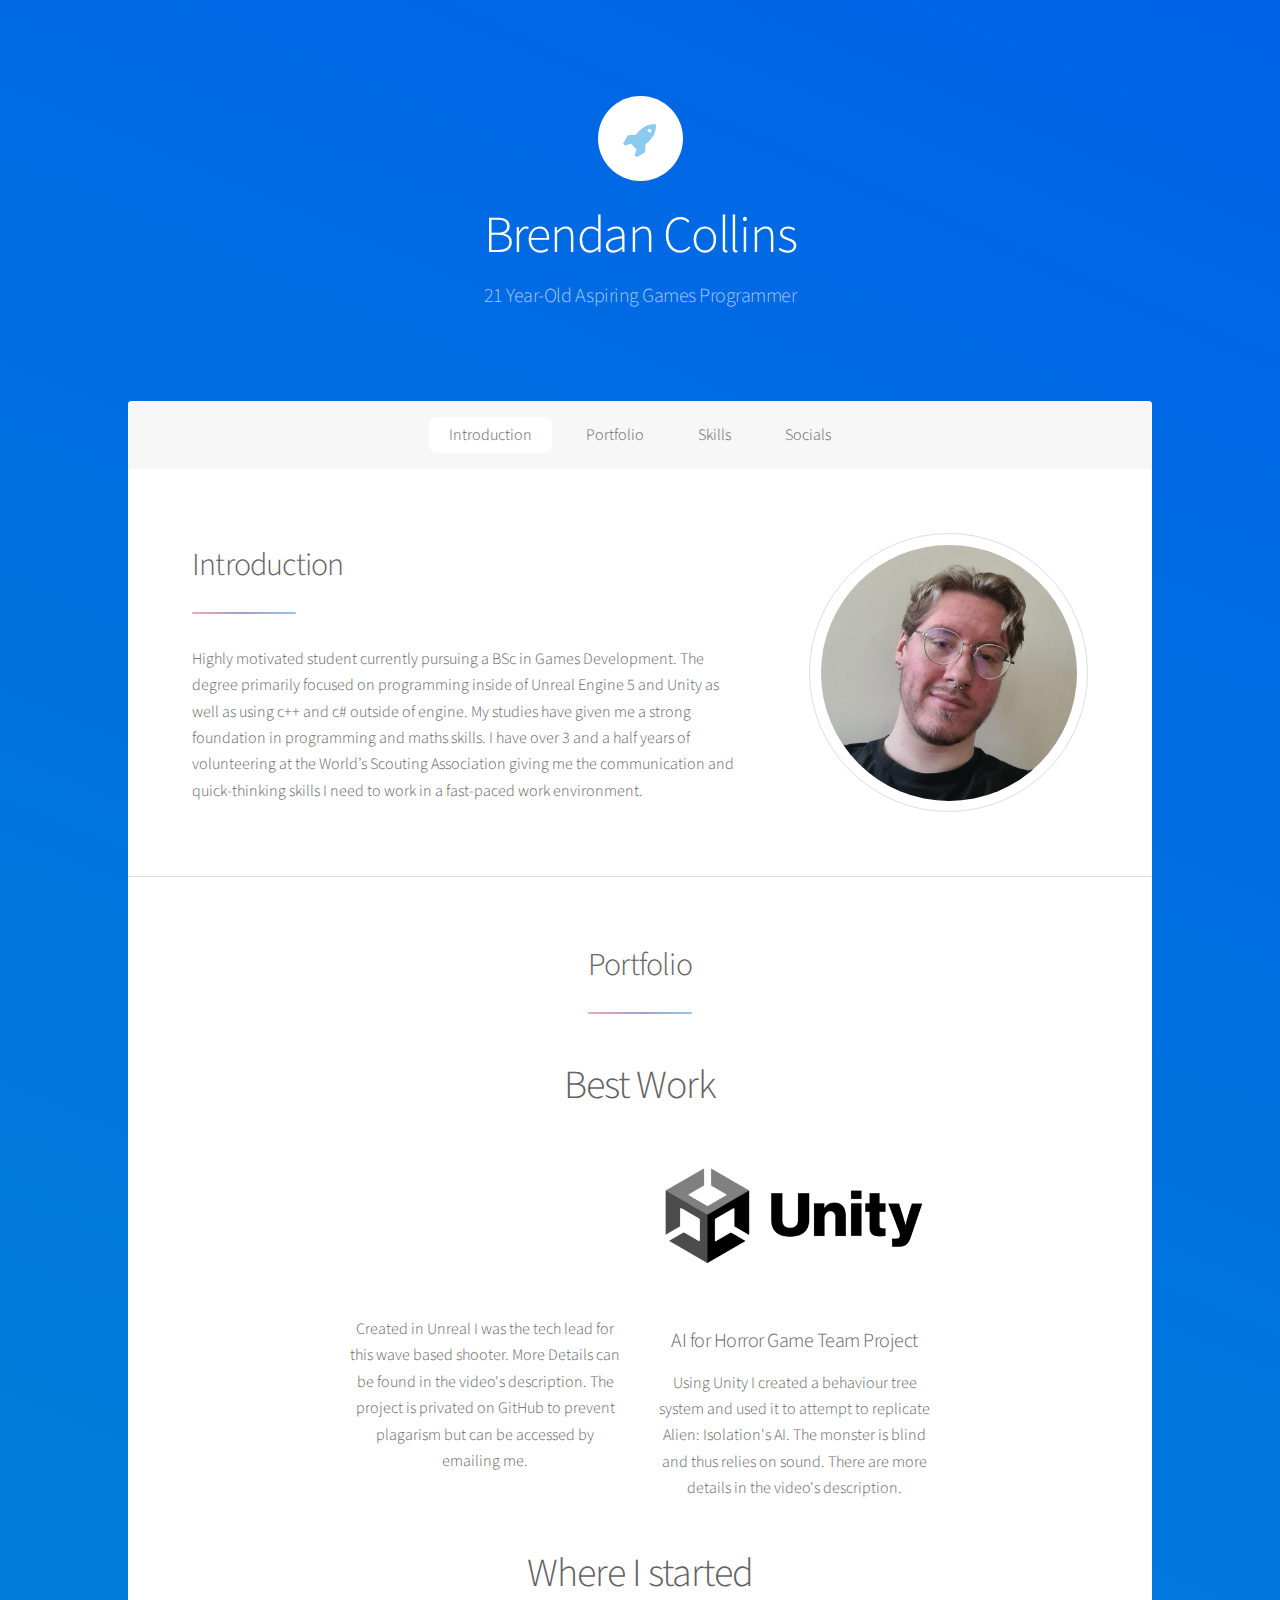
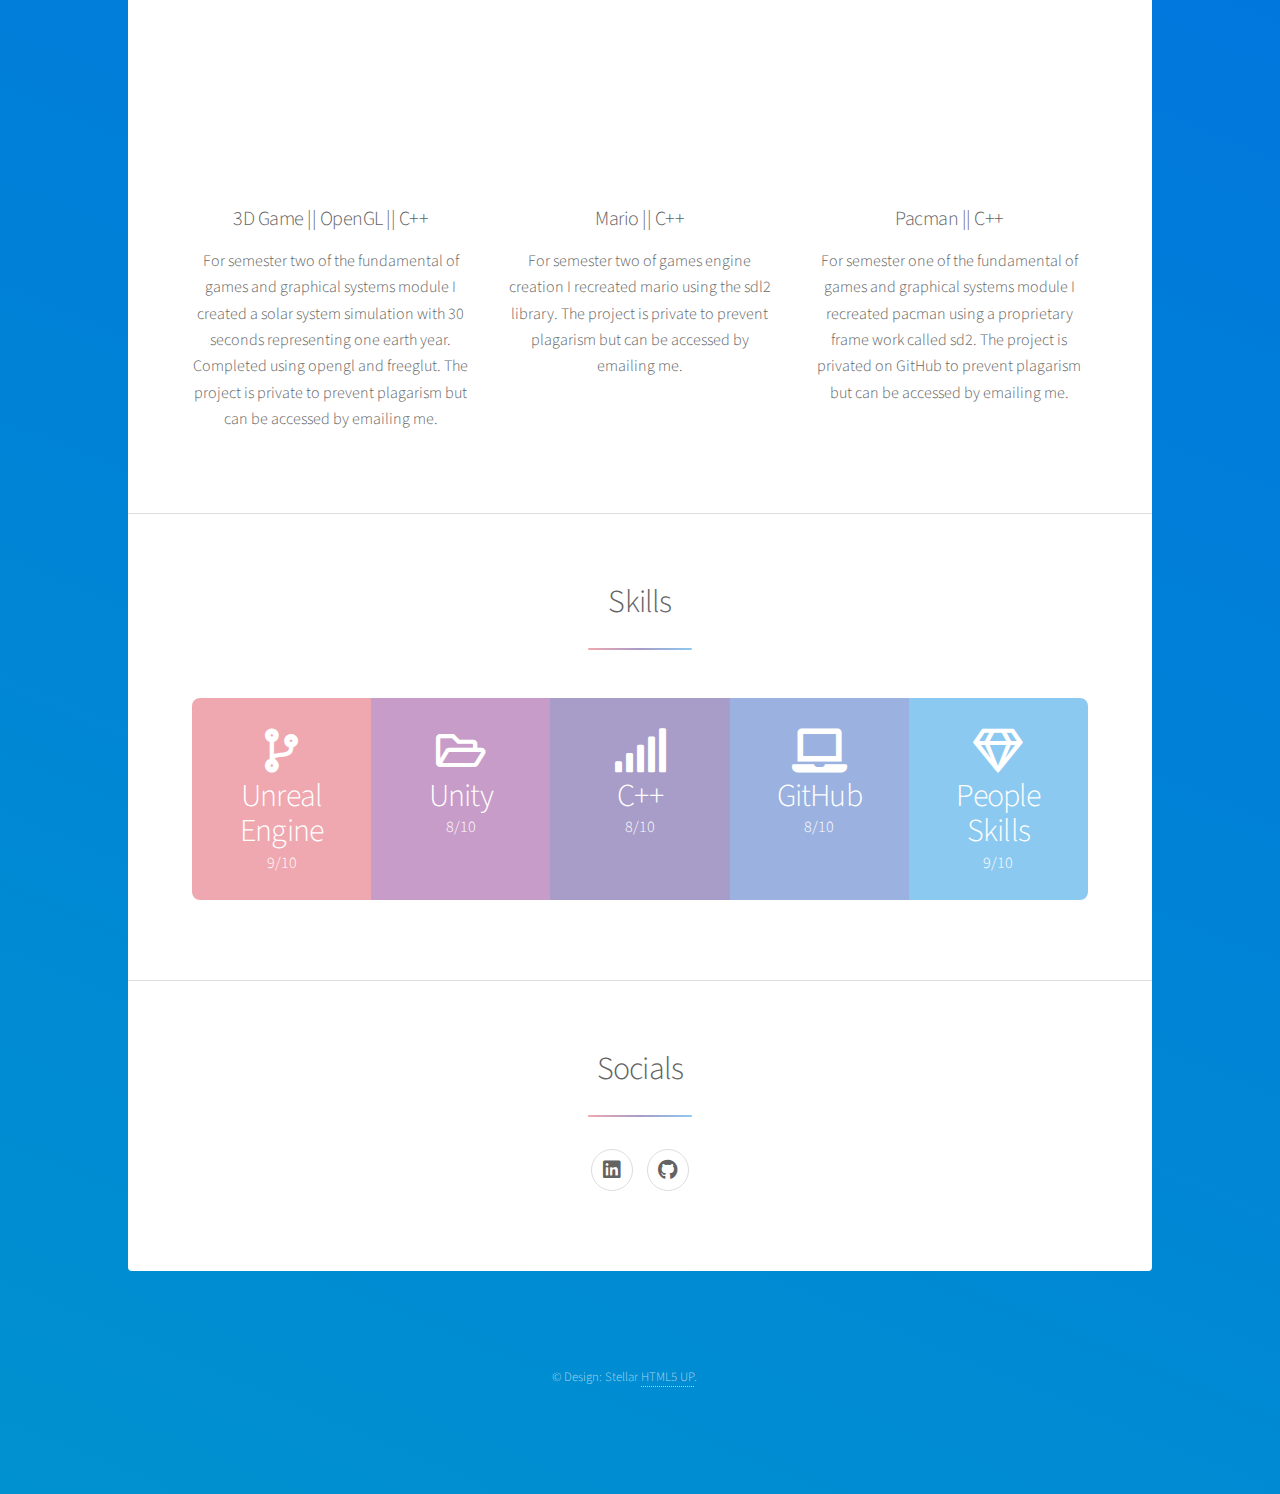
==== commit 9f7ca18e: "Update index.html" ====
--- a/index.html
+++ b/index.html
@@ -61,8 +61,7 @@
 								<!-- Frist Line -->
 								<ul class="features">
 									<li>
-										<span class="image fit"><img src="images/unity.png" alt="" /></span>
-										<h3>Tech Lead for Wave Based Shooter</h3>
+										<iframe frameborder="0" scrolling="no" marginheight="0" marginwidth="0"width="300" height="170" type="text/html" src="https://www.youtube.com/embed/FQVJoM4jVR8"></iframe>
 										<p>Created in Unreal I was the tech lead for this wave based shooter. More Details can be found in the video's description. The project is privated on GitHub to prevent plagarism but can be accessed by emailing me.</p>
 									</li>
 									<li>
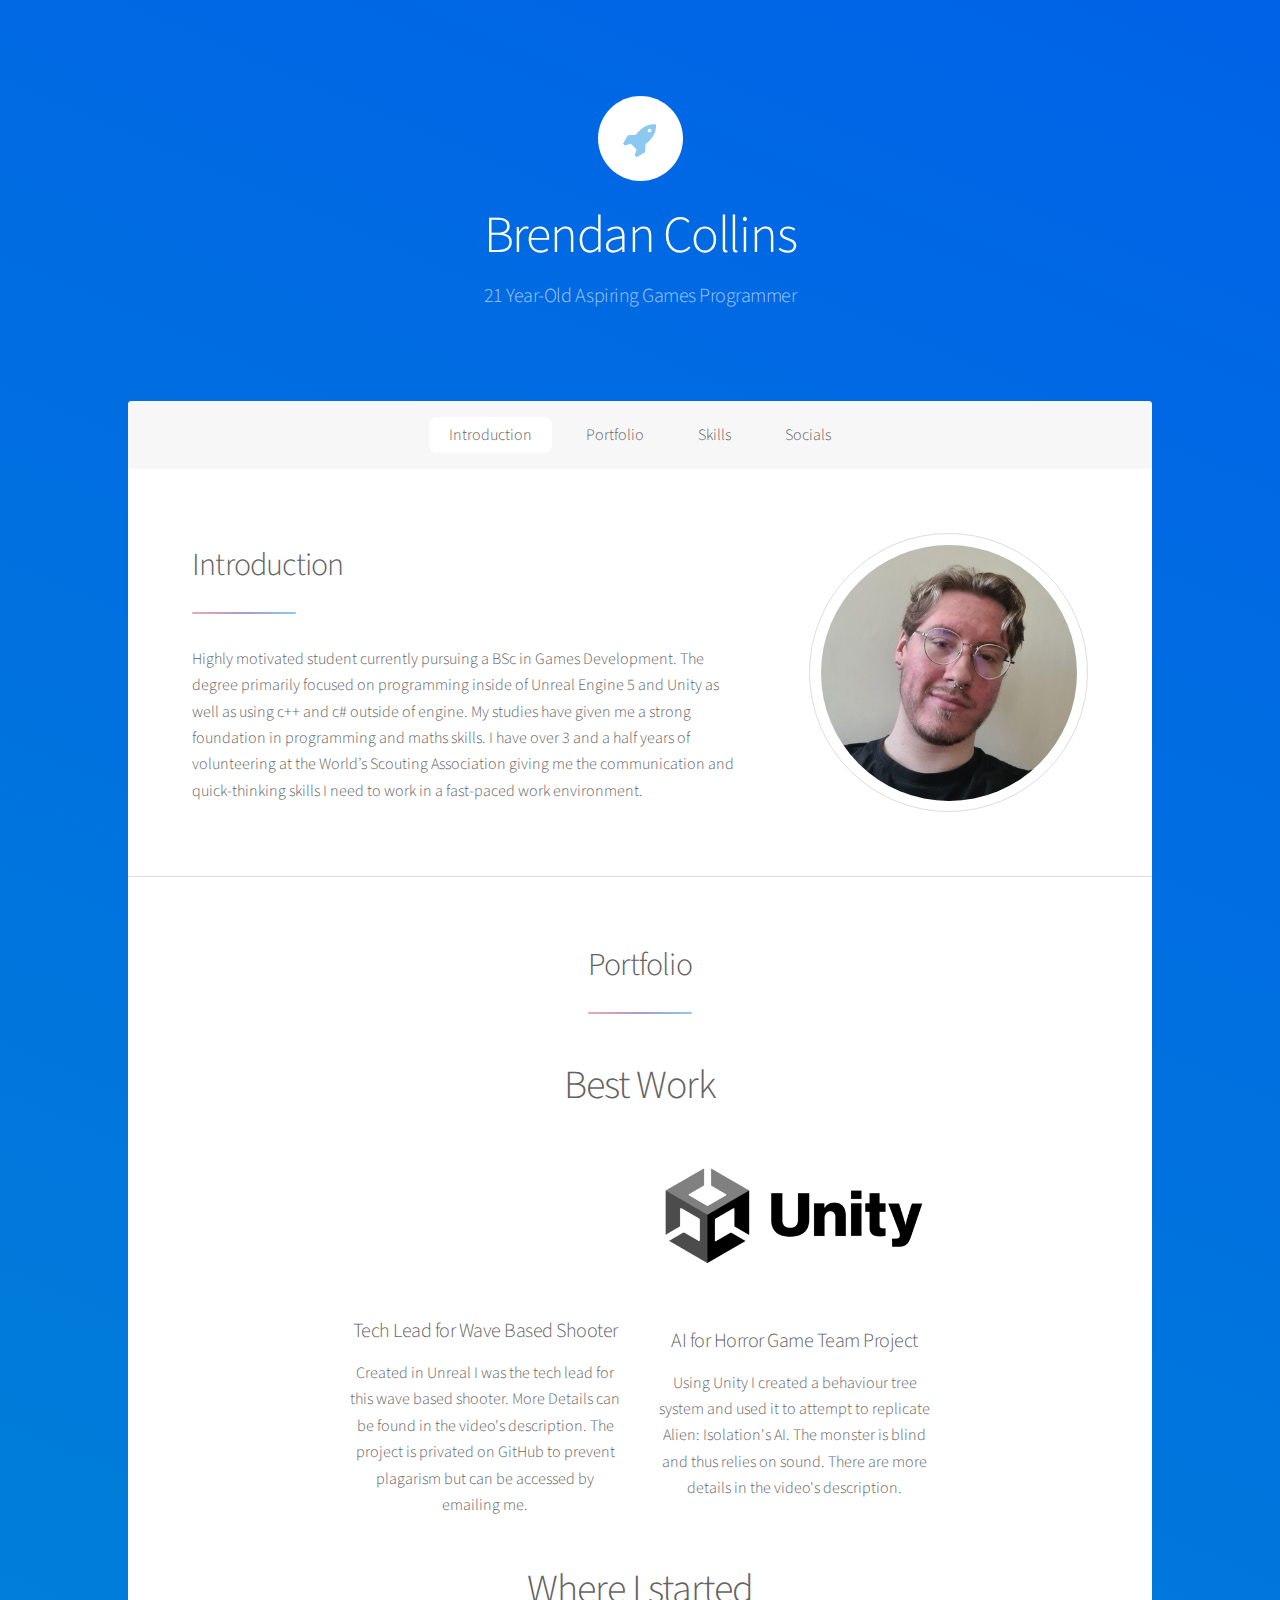
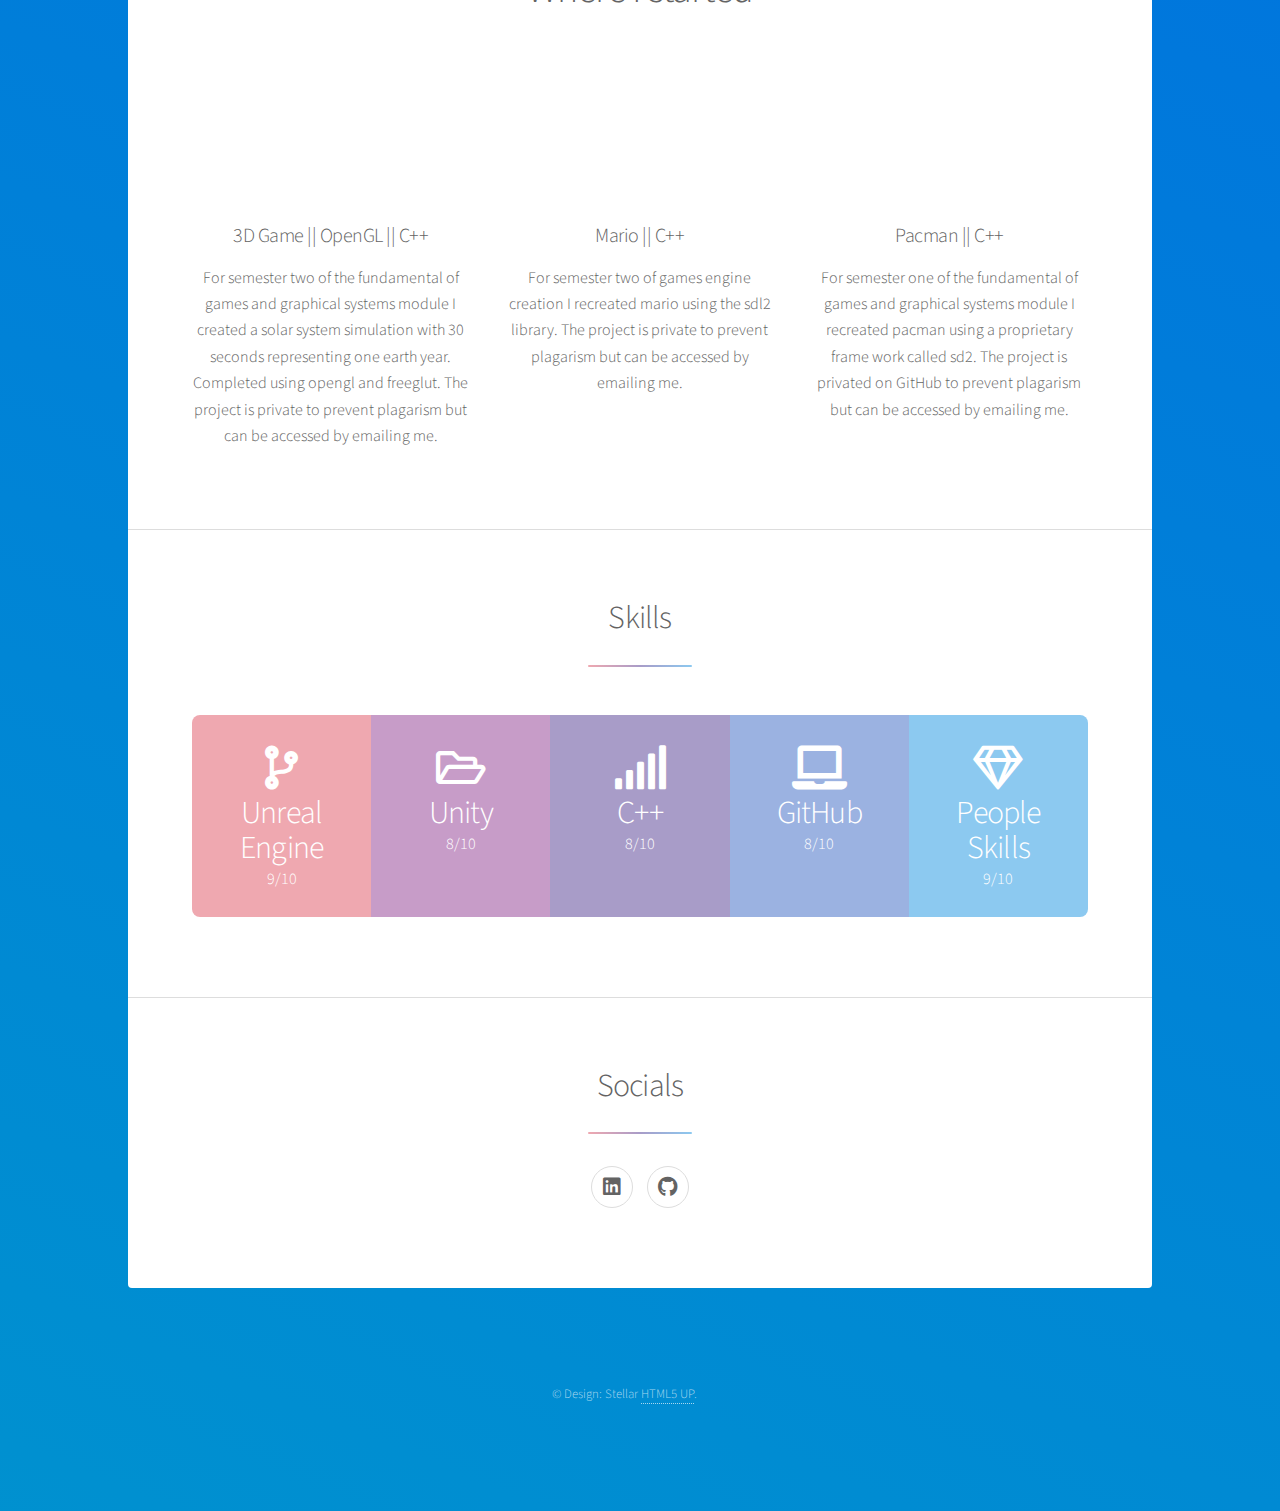
==== commit d5481882: "Update index.html" ====
--- a/index.html
+++ b/index.html
@@ -62,6 +62,7 @@
 								<ul class="features">
 									<li>
 										<iframe frameborder="0" scrolling="no" marginheight="0" marginwidth="0"width="300" height="170" type="text/html" src="https://www.youtube.com/embed/FQVJoM4jVR8"></iframe>
+										<h3>Tech Lead for Wave Based Shooter</h3>
 										<p>Created in Unreal I was the tech lead for this wave based shooter. More Details can be found in the video's description. The project is privated on GitHub to prevent plagarism but can be accessed by emailing me.</p>
 									</li>
 									<li>
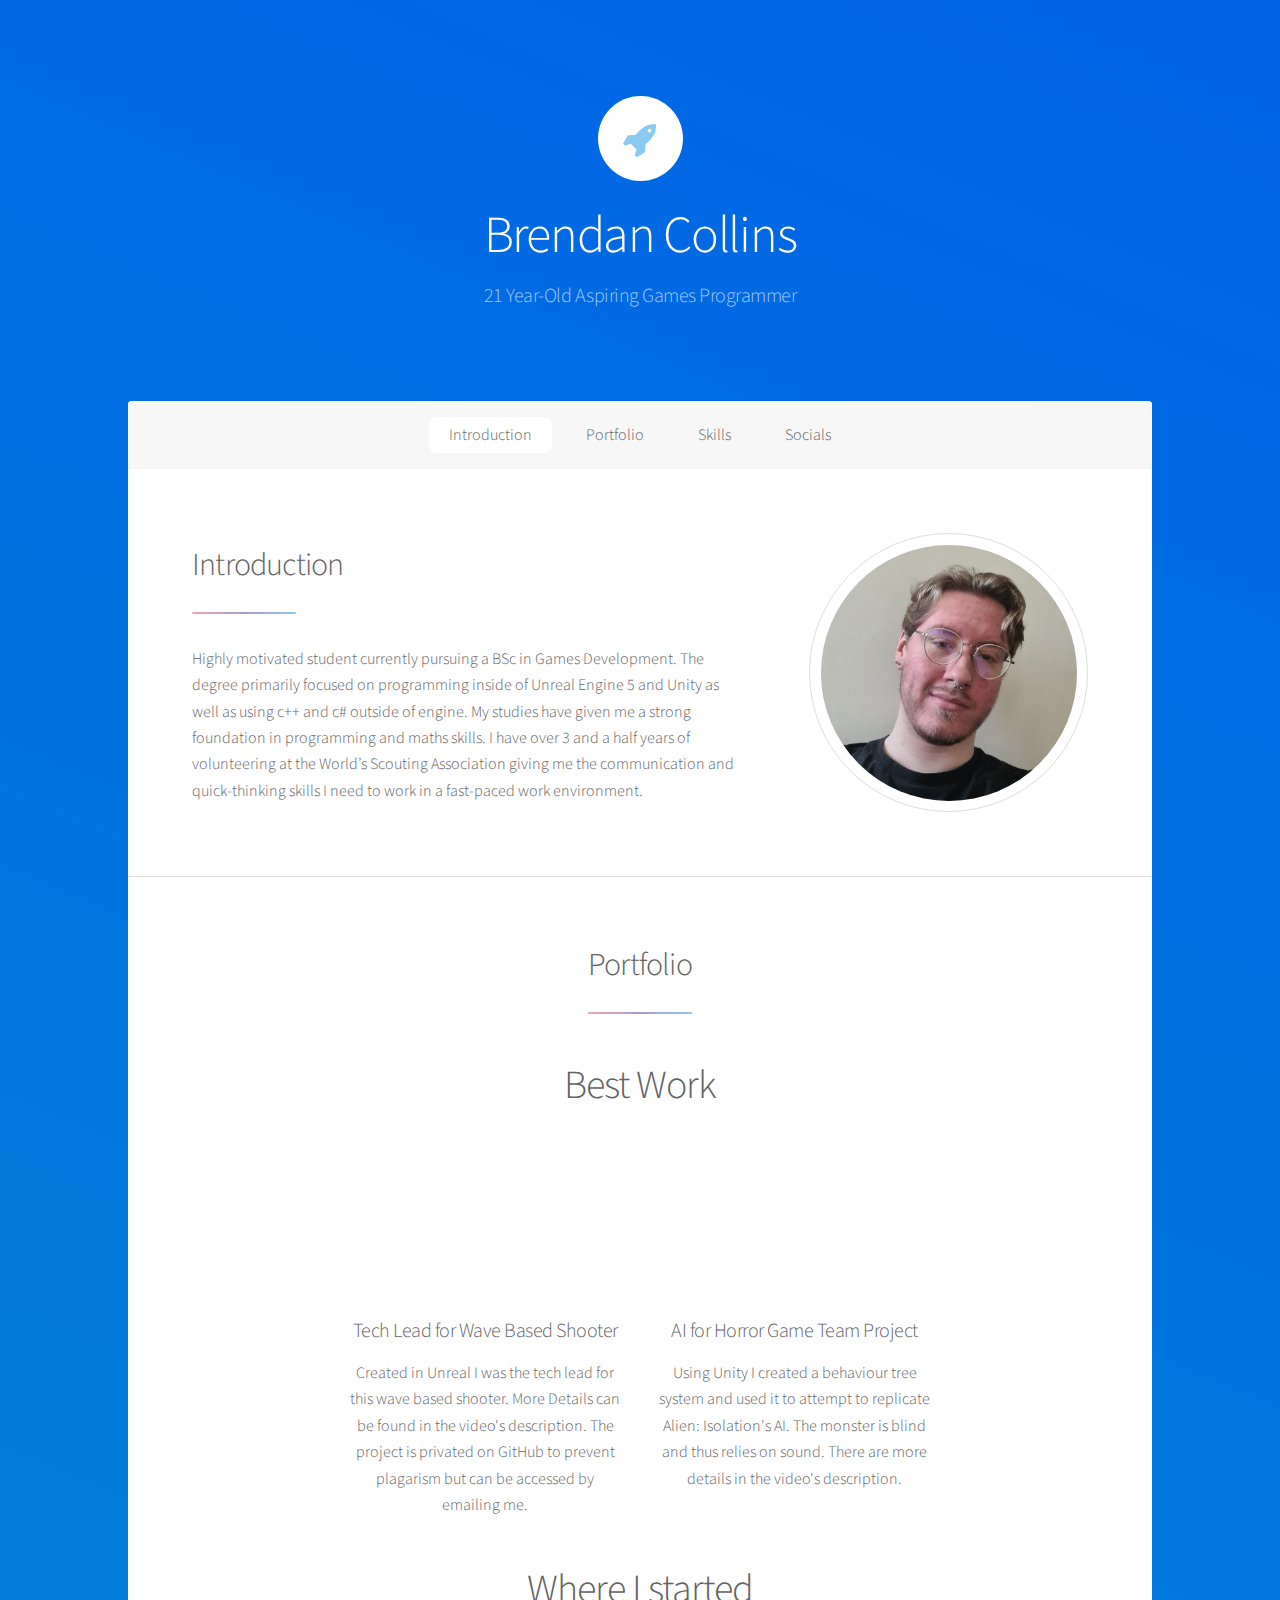
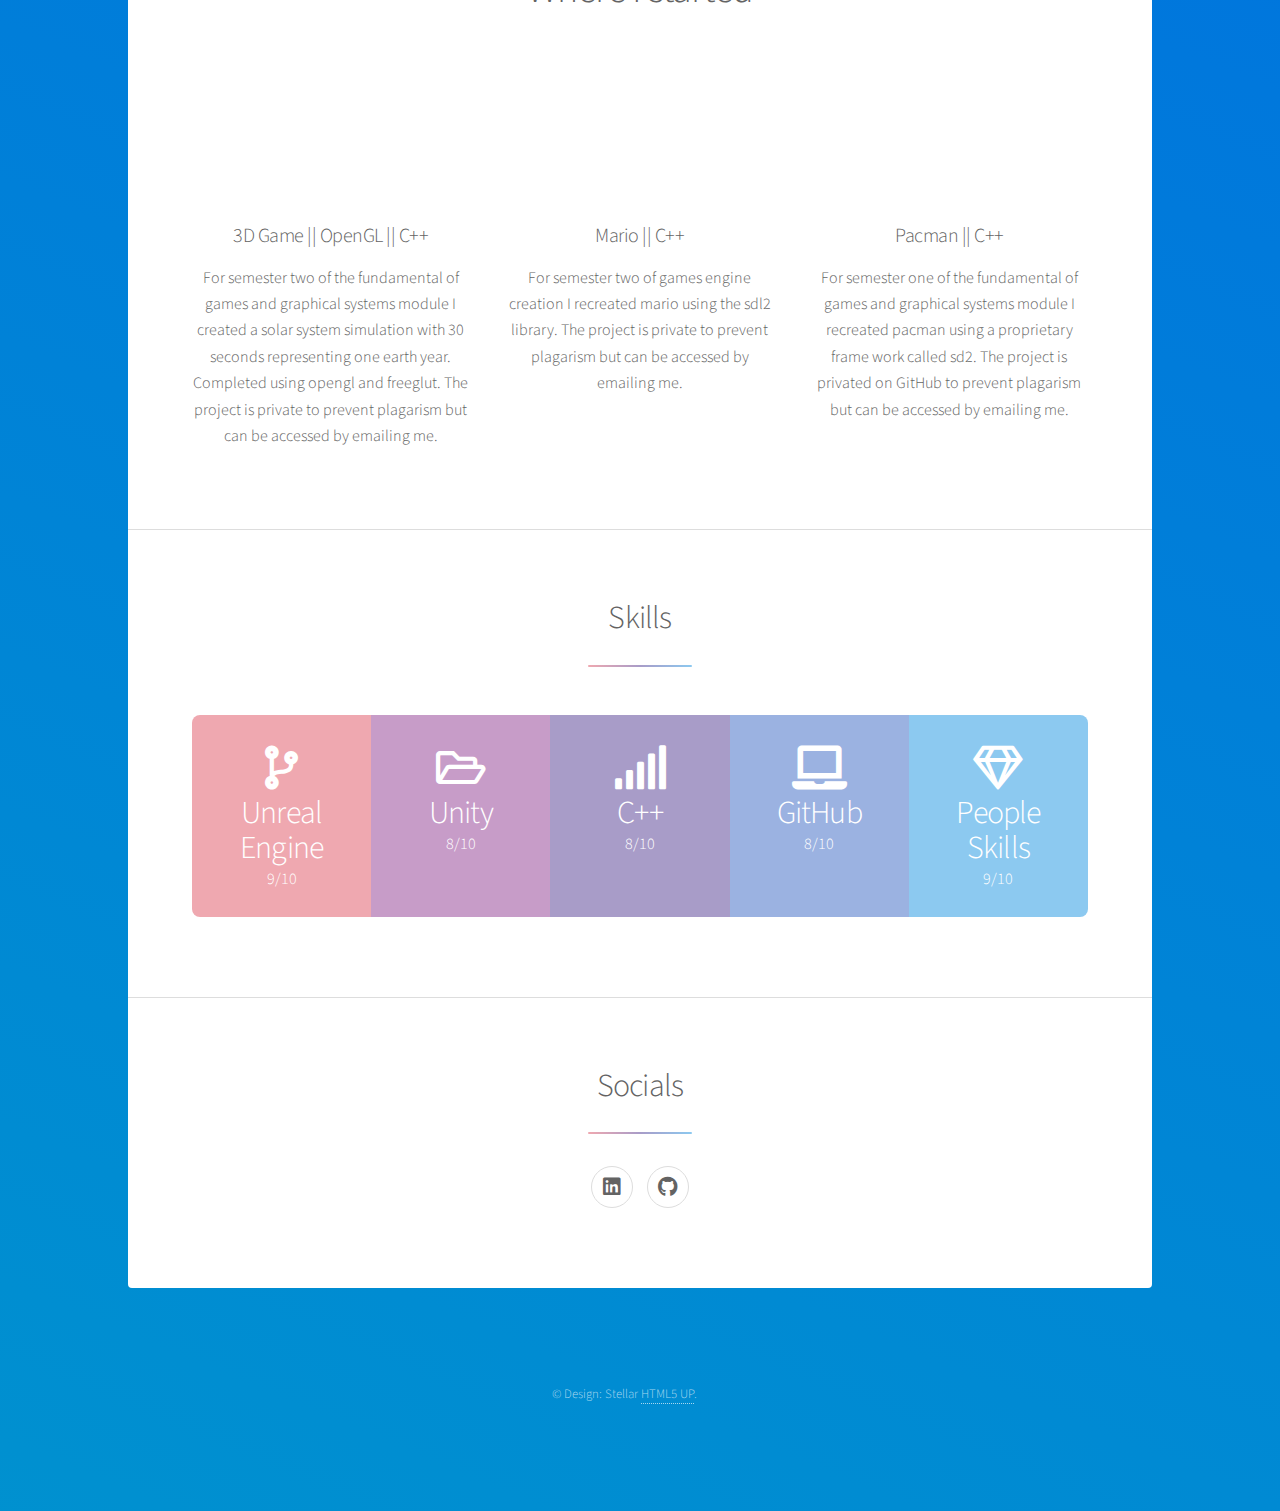
==== commit 2e35643d: "Update index.html" ====
--- a/index.html
+++ b/index.html
@@ -66,7 +66,7 @@
 										<p>Created in Unreal I was the tech lead for this wave based shooter. More Details can be found in the video's description. The project is privated on GitHub to prevent plagarism but can be accessed by emailing me.</p>
 									</li>
 									<li>
-										<span class="image fit"><img src="images/unity.png" alt="" /></span>
+										<iframe frameborder="0" scrolling="no" marginheight="0" marginwidth="0"width="300" height="170" type="text/html" src="https://www.youtube.com/embed/kdk65HWHydY"></iframe>
 										<h3>AI for Horror Game Team Project</h3>
 										<p>Using Unity I created a behaviour tree system and used it to attempt to replicate Alien: Isolation's AI. The monster is blind and thus relies on sound. There are more details in the video's description.</p>
 									</li>
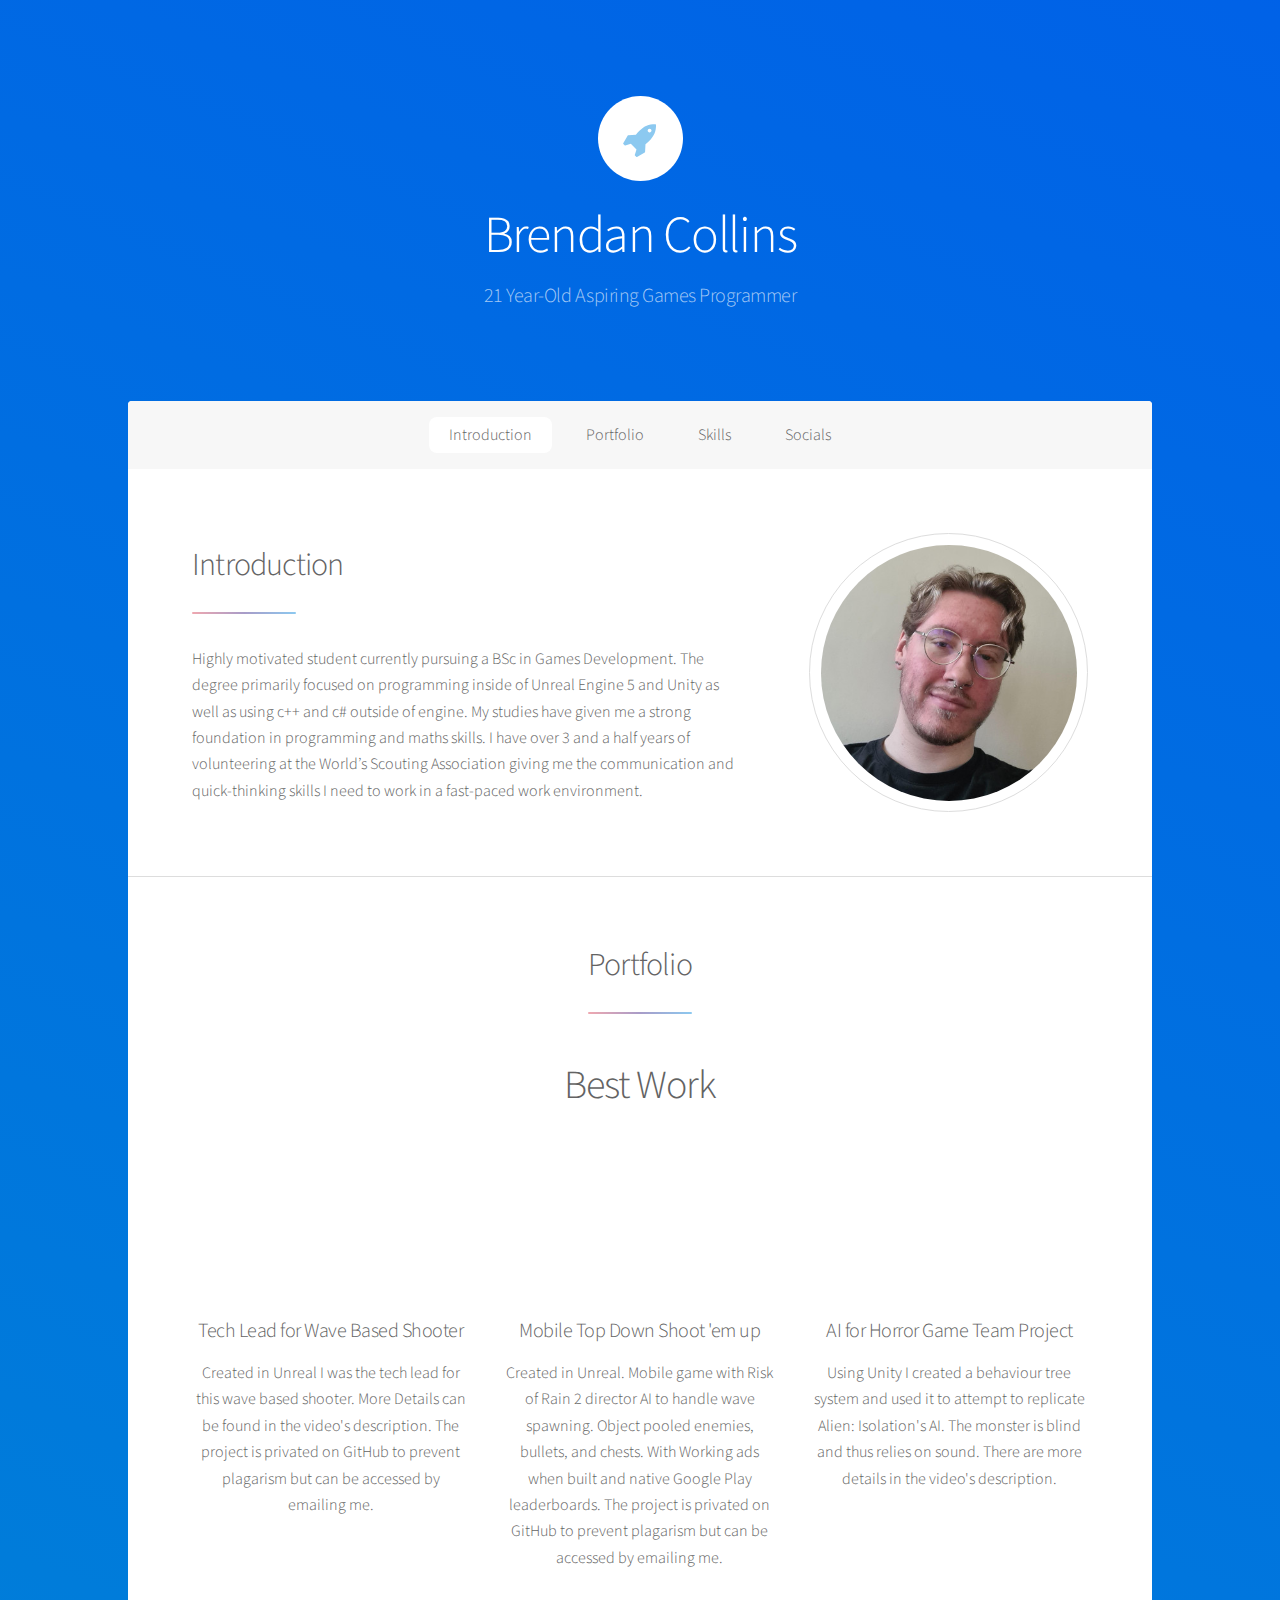
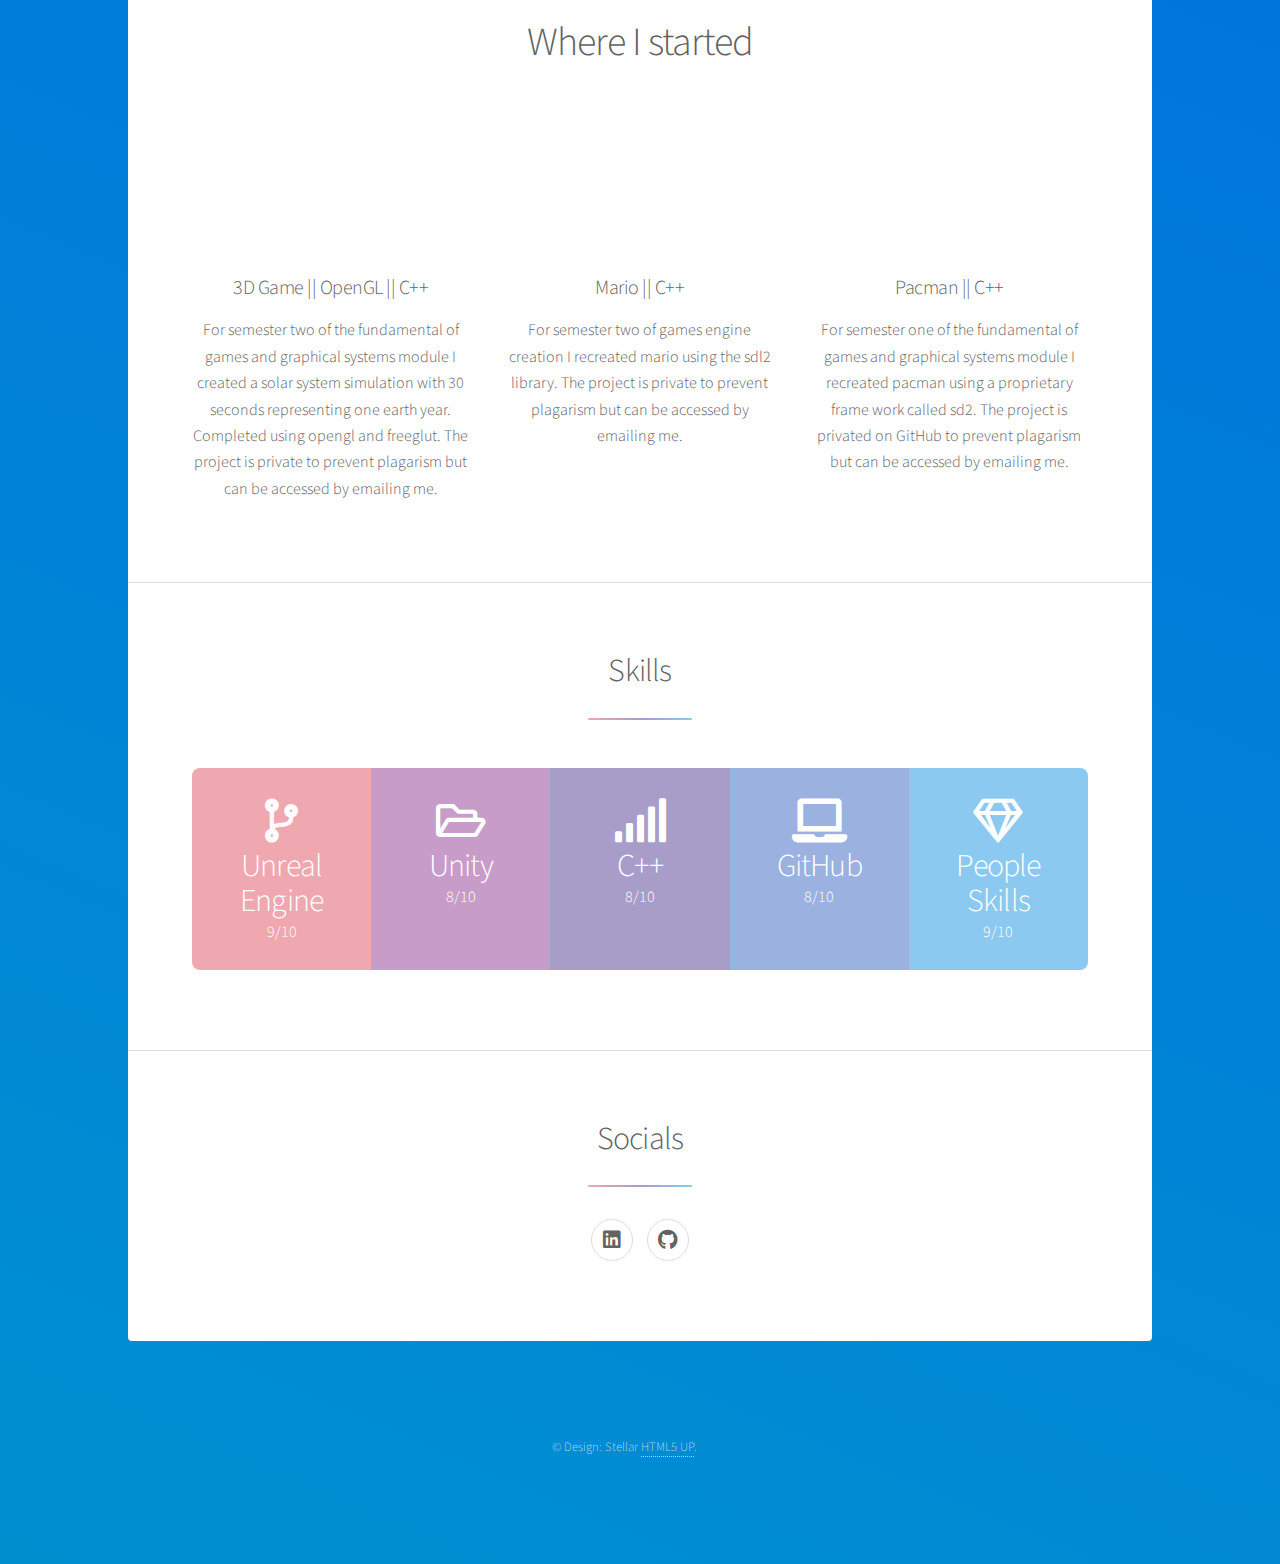
==== commit 5e8c33ce: "Update index.html" ====
--- a/index.html
+++ b/index.html
@@ -64,6 +64,11 @@
 										<iframe frameborder="0" scrolling="no" marginheight="0" marginwidth="0"width="300" height="170" type="text/html" src="https://www.youtube.com/embed/FQVJoM4jVR8"></iframe>
 										<h3>Tech Lead for Wave Based Shooter</h3>
 										<p>Created in Unreal I was the tech lead for this wave based shooter. More Details can be found in the video's description. The project is privated on GitHub to prevent plagarism but can be accessed by emailing me.</p>
+									</li>
+									<li>
+										<iframe frameborder="0" scrolling="no" marginheight="0" marginwidth="0"width="300" height="170" type="text/html" src="https://www.youtube.com/embed/oeu1EeM_OVs"></iframe>
+										<h3>Mobile Top Down Shoot 'em up</h3>
+										<p>Created in Unreal. Mobile game with Risk of Rain 2 director AI to handle wave spawning. Object pooled enemies, bullets, and chests. With Working ads when built and native Google Play leaderboards. The project is privated on GitHub to prevent plagarism but can be accessed by emailing me.</p>
 									</li>
 									<li>
 										<iframe frameborder="0" scrolling="no" marginheight="0" marginwidth="0"width="300" height="170" type="text/html" src="https://www.youtube.com/embed/kdk65HWHydY"></iframe>
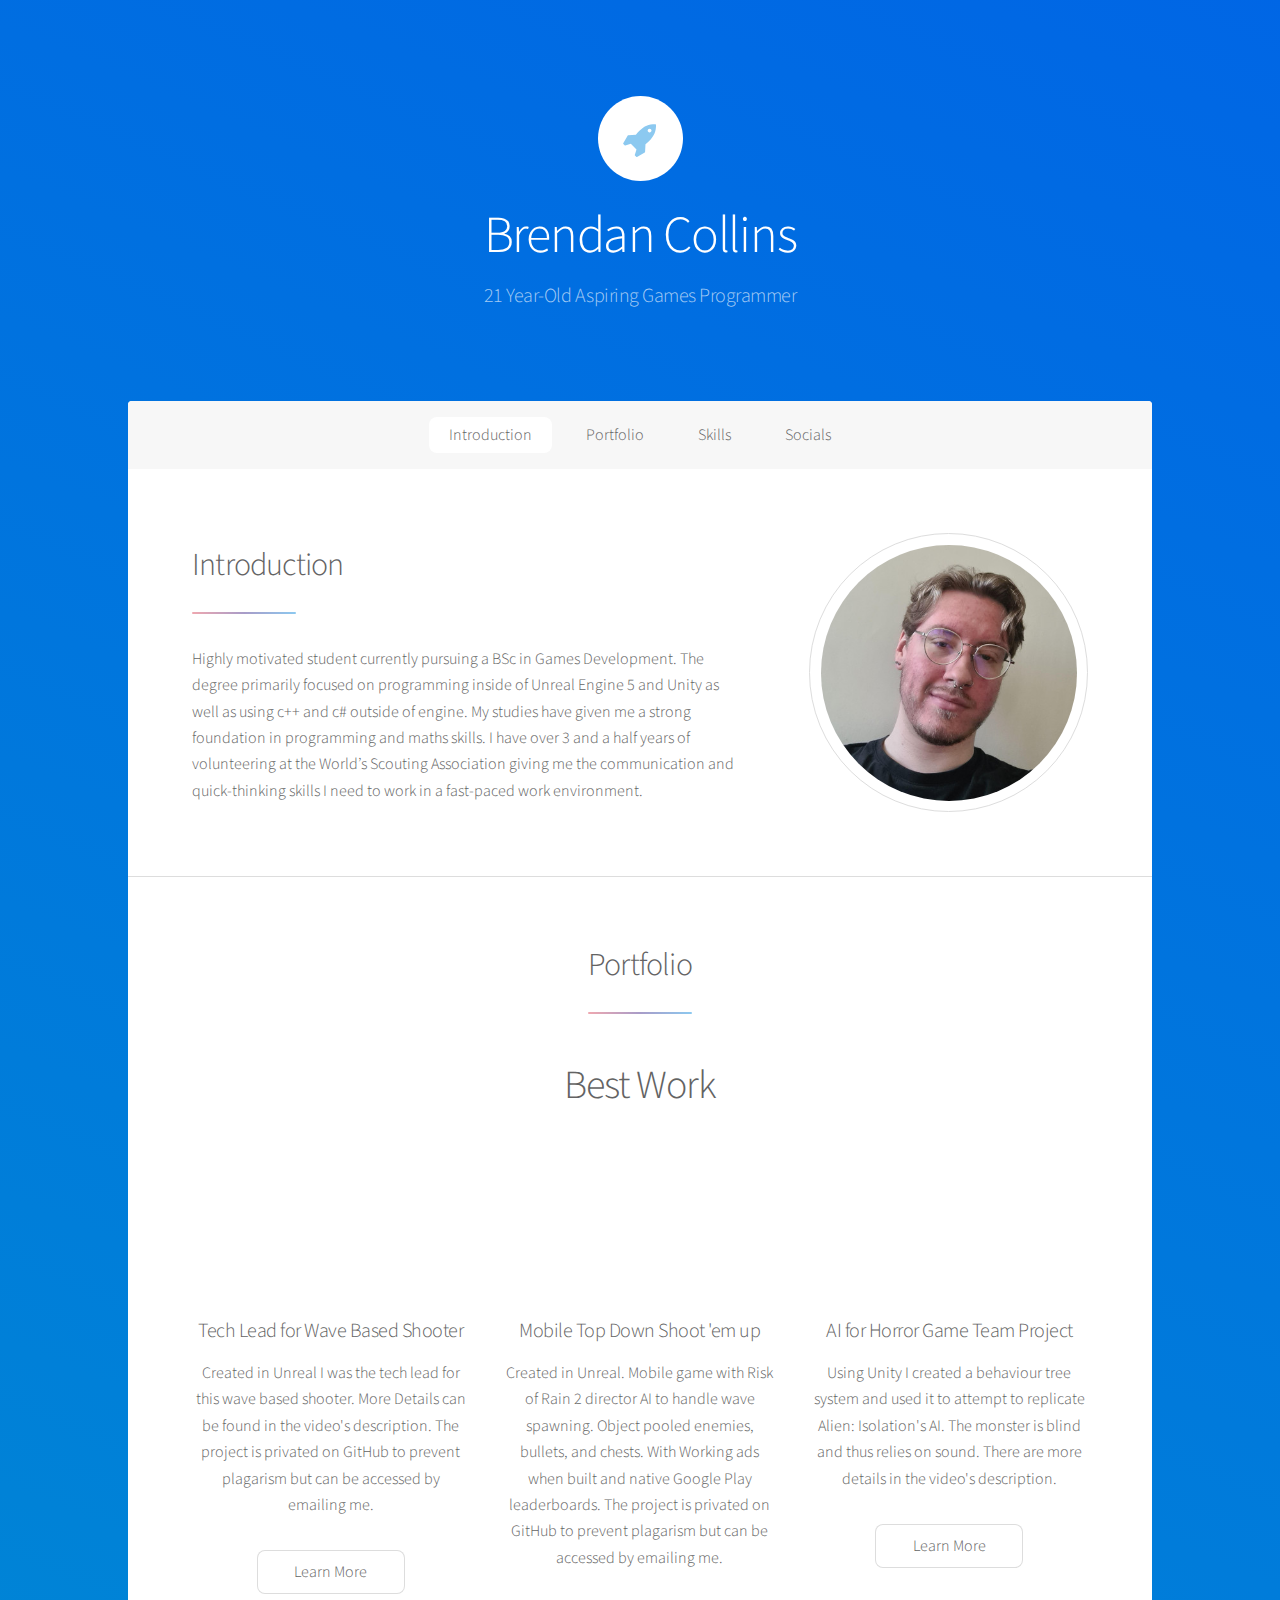
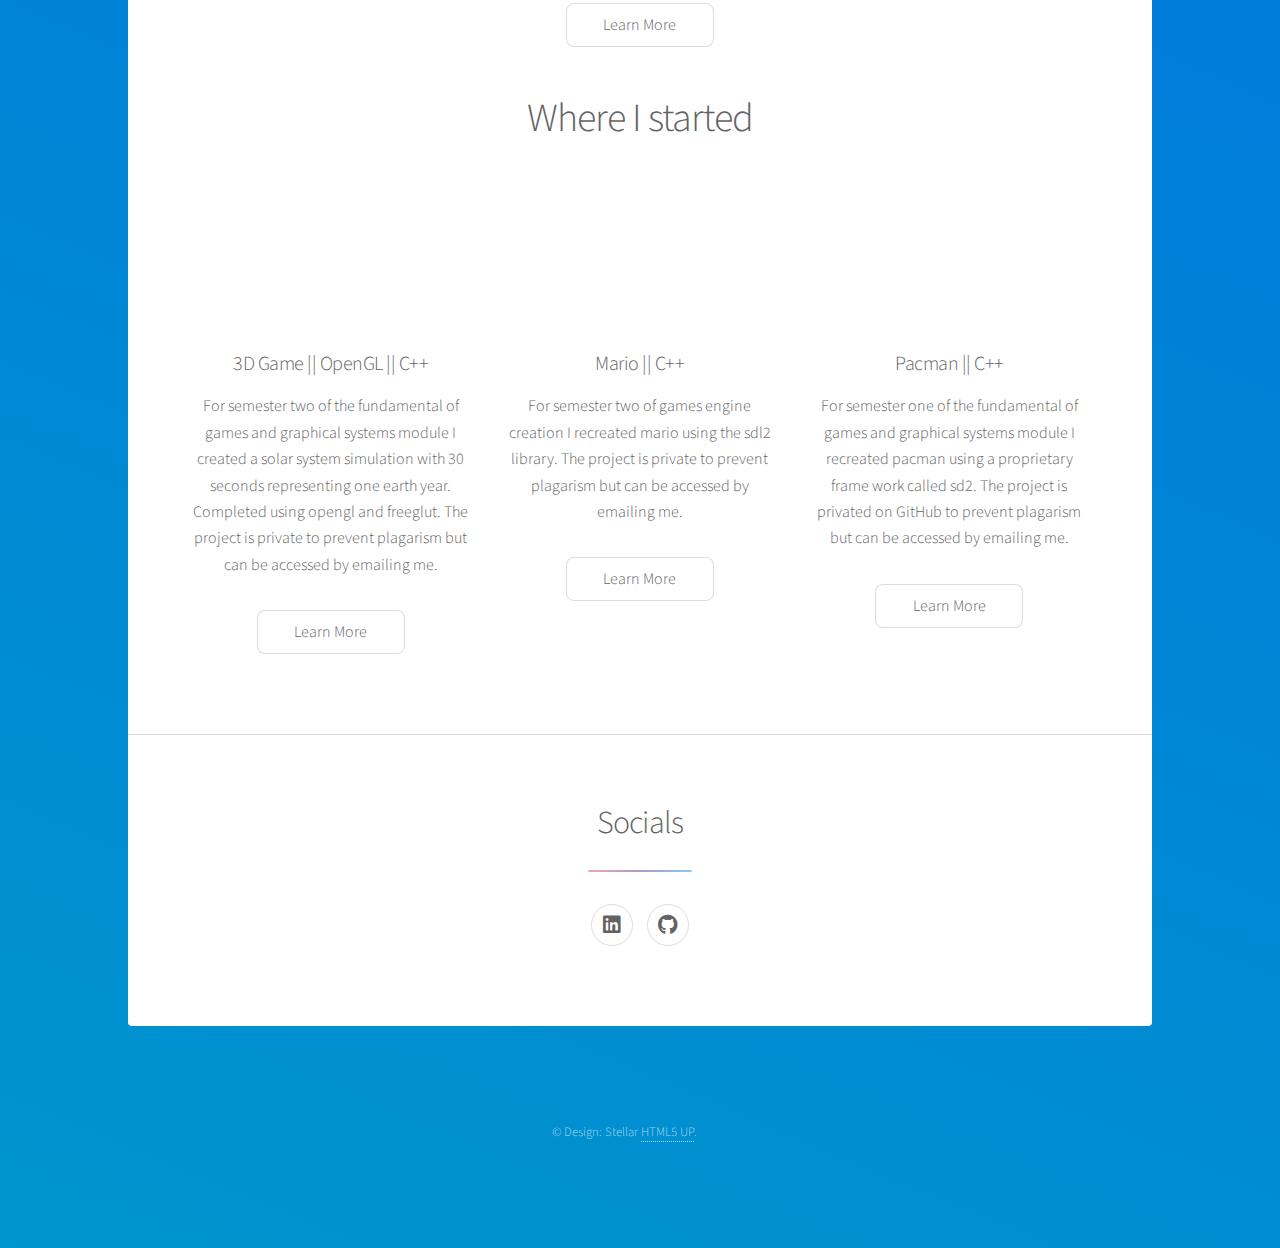
==== commit 55722a75: "created first in depth page" ====
--- a/index.html
+++ b/index.html
@@ -64,16 +64,19 @@
 										<iframe frameborder="0" scrolling="no" marginheight="0" marginwidth="0"width="300" height="170" type="text/html" src="https://www.youtube.com/embed/FQVJoM4jVR8"></iframe>
 										<h3>Tech Lead for Wave Based Shooter</h3>
 										<p>Created in Unreal I was the tech lead for this wave based shooter. More Details can be found in the video's description. The project is privated on GitHub to prevent plagarism but can be accessed by emailing me.</p>
+										<a href="Clean Slate.html" class="button">Learn More</a>
 									</li>
 									<li>
 										<iframe frameborder="0" scrolling="no" marginheight="0" marginwidth="0"width="300" height="170" type="text/html" src="https://www.youtube.com/embed/oeu1EeM_OVs"></iframe>
 										<h3>Mobile Top Down Shoot 'em up</h3>
 										<p>Created in Unreal. Mobile game with Risk of Rain 2 director AI to handle wave spawning. Object pooled enemies, bullets, and chests. With Working ads when built and native Google Play leaderboards. The project is privated on GitHub to prevent plagarism but can be accessed by emailing me.</p>
+										<a href="generic.html" class="button">Learn More</a>
 									</li>
 									<li>
 										<iframe frameborder="0" scrolling="no" marginheight="0" marginwidth="0"width="300" height="170" type="text/html" src="https://www.youtube.com/embed/kdk65HWHydY"></iframe>
 										<h3>AI for Horror Game Team Project</h3>
 										<p>Using Unity I created a behaviour tree system and used it to attempt to replicate Alien: Isolation's AI. The monster is blind and thus relies on sound. There are more details in the video's description.</p>
+										<a href="generic.html" class="button">Learn More</a>
 									</li>
 								</ul>
 								<!-- Second Line -->
@@ -83,53 +86,21 @@
 										<iframe frameborder="0" scrolling="no" marginheight="0" marginwidth="0"width="300" height="170" type="text/html" src="https://www.youtube.com/embed/PpAn-TtWue4?autoplay=0&fs=0&iv_load_policy=3&showinfo=0&rel=0&cc_load_policy=0&start=0&end=0&origin=http://youtubeembedcode.com"></iframe>
 										<h3>3D Game || OpenGL || C++</h3>
 										<p>For semester two of the fundamental of games and graphical systems module I created a solar system simulation with 30 seconds representing one earth year. Completed using opengl and freeglut. The project is private to prevent plagarism but can be accessed by emailing me.</p>
+										<a href="generic.html" class="button">Learn More</a>
 									</li>
 									<li>
 										<iframe frameborder="0" scrolling="no" marginheight="0" marginwidth="0"width="300" height="170" type="text/html" src="https://www.youtube.com/embed/LBojj8xitpo?autoplay=0&fs=0&iv_load_policy=3&showinfo=0&rel=0&cc_load_policy=0&start=0&end=0&origin=http://youtubeembedcode.com"></iframe>
 										<h3>Mario || C++</h3>
 										<p>For semester two of games engine creation I recreated mario using the sdl2 library. The project is private to prevent plagarism but can be accessed by emailing me.</p>
+										<a href="generic.html" class="button">Learn More</a>
 									</li>
 									<li>
 										<iframe frameborder="0" scrolling="no" marginheight="0" marginwidth="0"width="300" height="170" type="text/html" src="https://www.youtube.com/embed/ezqezZQbktw?autoplay=0&fs=0&iv_load_policy=3&showinfo=0&rel=0&cc_load_policy=0&start=0&end=0&origin=http://youtubeembedcode.com"></iframe>
 										<h3>Pacman || C++</h3>
 										<p>For semester one of the fundamental of games and graphical systems module I recreated pacman using a proprietary frame work called sd2. The project is privated on GitHub to prevent plagarism but can be accessed by emailing me.</p>
+										<a href="generic.html" class="button">Learn More</a>
 									</li>
 								</ul>
-							</section>
-
-						<!-- Skills -->
-							<section id="second" class="main special">
-								<header class="major">
-									<h2>Skills</h2>
-									
-								</header>
-								<ul class="statistics">
-									<li class="style1">
-										<span class="icon solid fa-code-branch"></span>
-										<strong>Unreal Engine</strong> 9/10
-									</li>
-									<li class="style2">
-										<span class="icon fa-folder-open"></span>
-										<strong>Unity</strong> 8/10
-									</li>
-									<li class="style3">
-										<span class="icon solid fa-signal"></span>
-										<strong>C++</strong> 8/10
-									</li>
-									<li class="style4">
-										<span class="icon solid fa-laptop"></span>
-										<strong>GitHub</strong> 8/10
-									</li>
-									<li class="style5">
-										<span class="icon fa-gem"></span>
-										<strong>People Skills</strong> 9/10
-									</li>
-								</ul>
-								<!--footer class="major">
-									<ul class="actions special">
-										<li><a href="https://www.linkedin.com/in/brendan-collins-9a0326223/" target="_blank" class="button">View LinkedIn</a></li>
-									</ul>
-								</footer-->
 							</section>
 
 						<!-- Icons -->
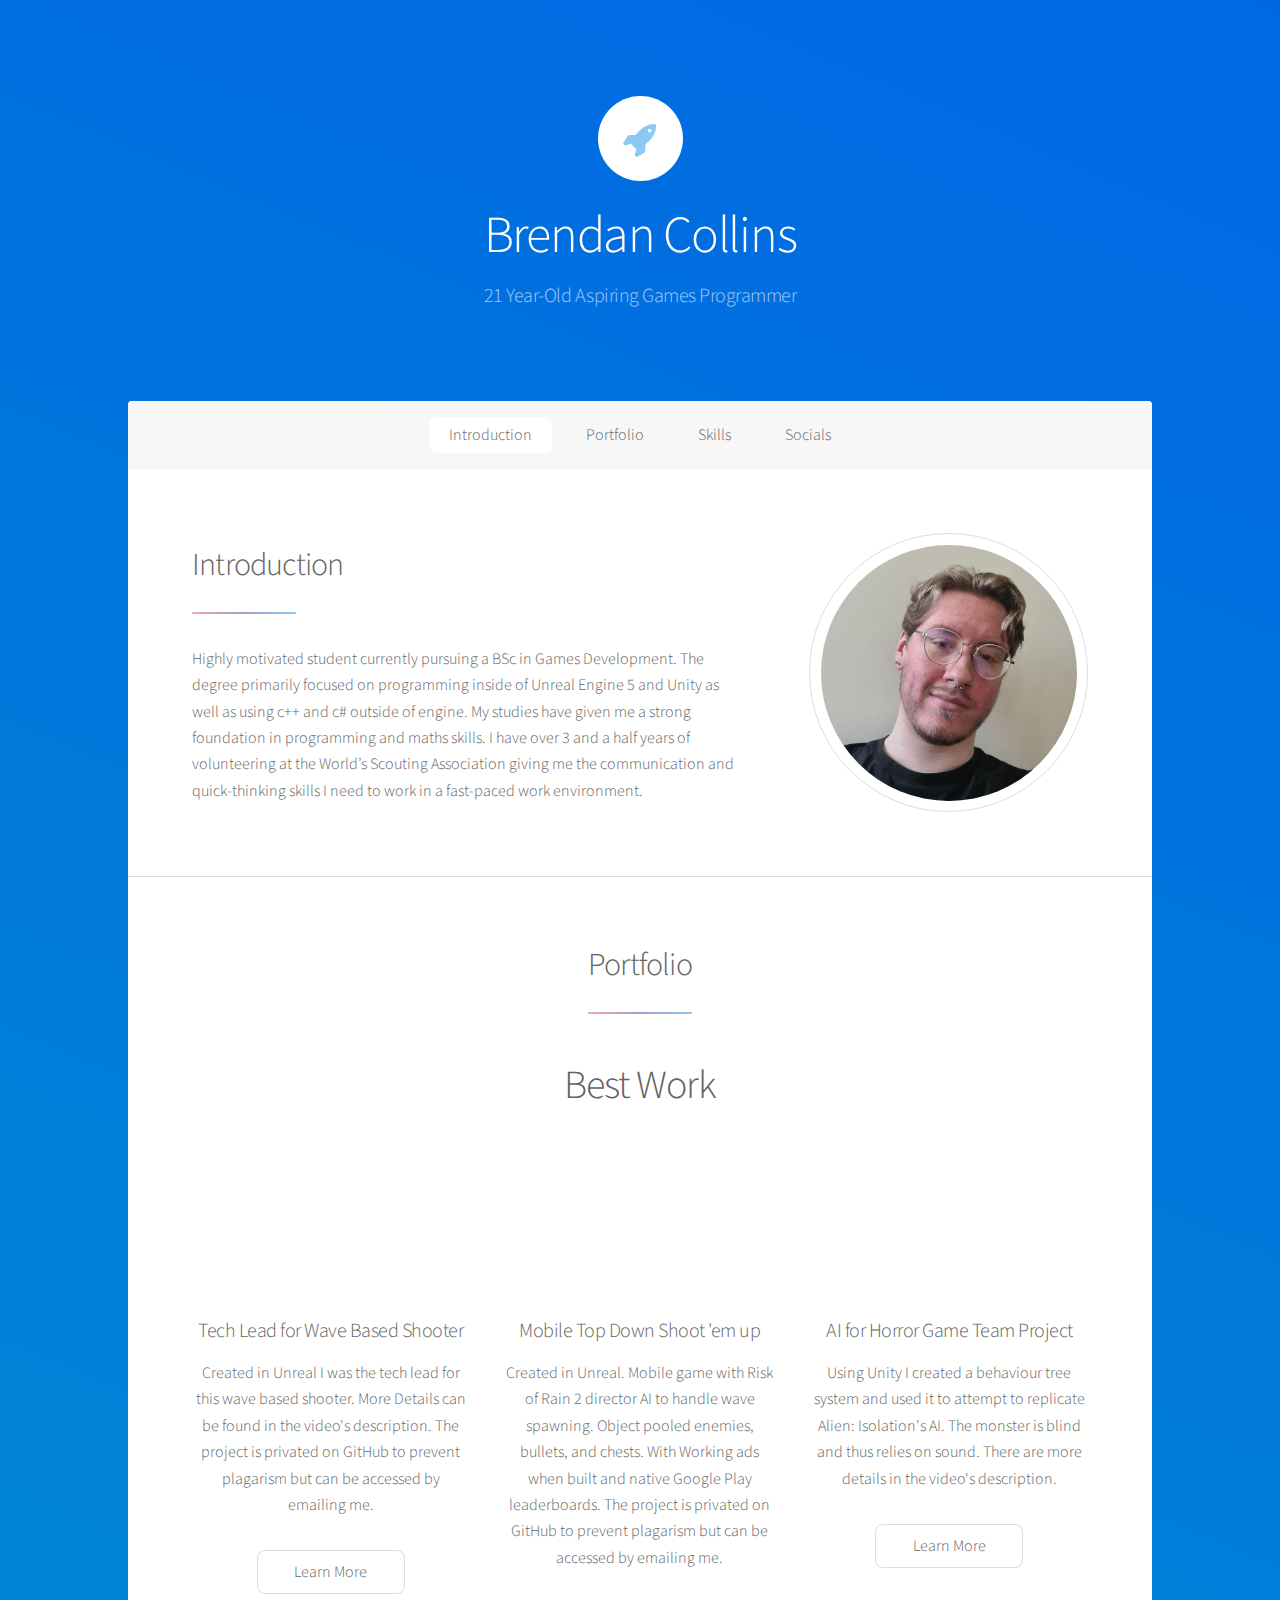
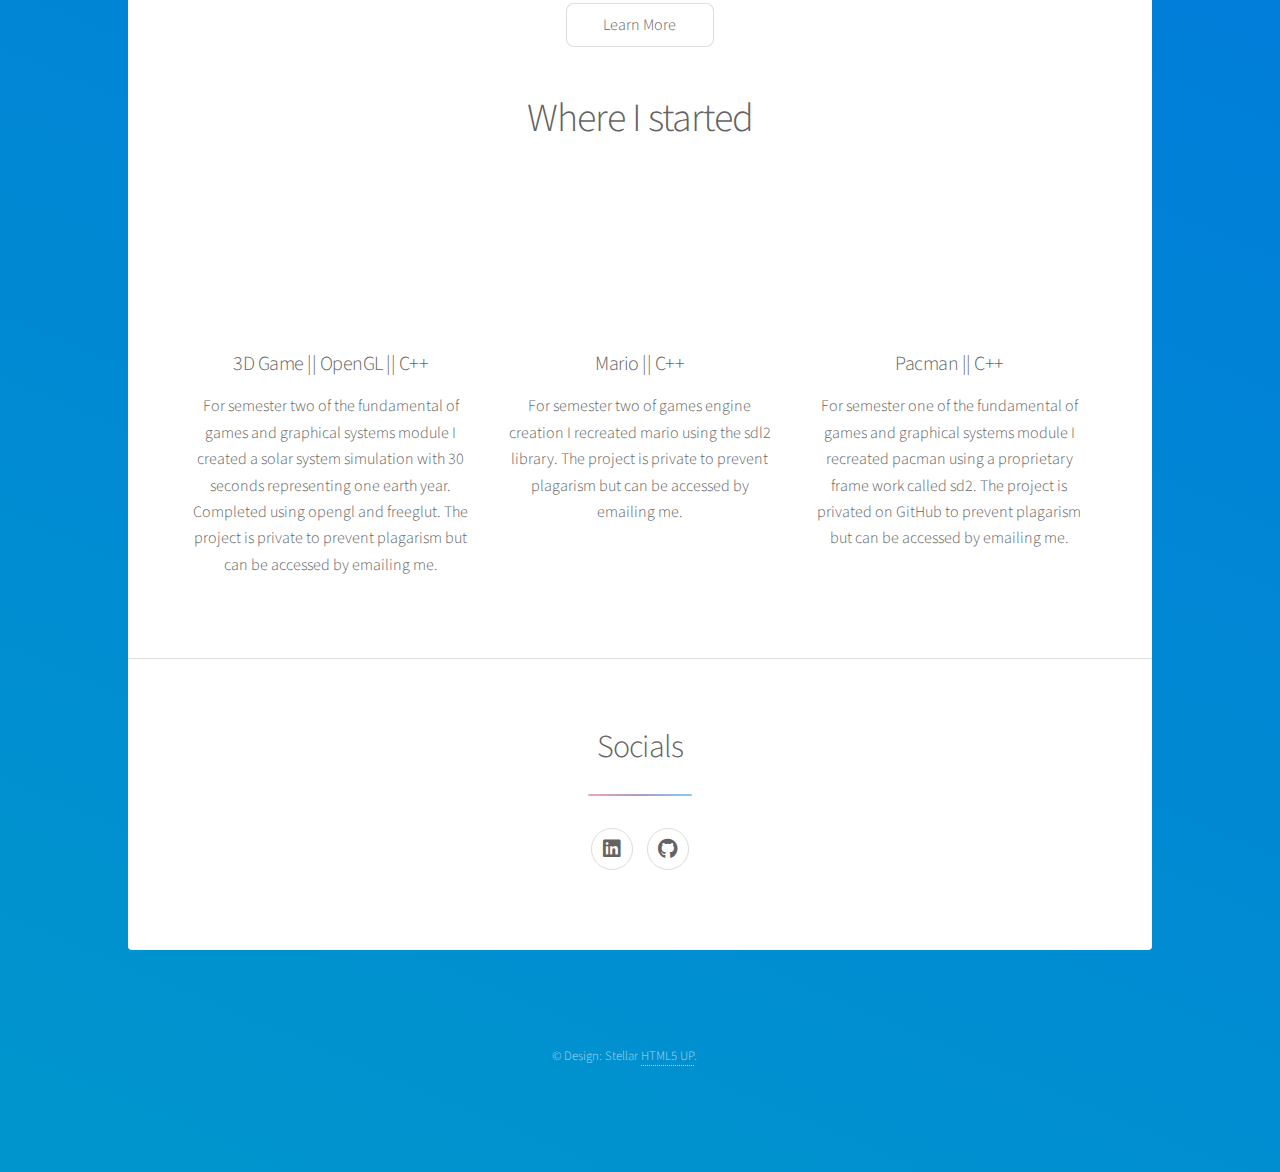
==== commit e31446b7: "Created the other top 3" ====
--- a/index.html
+++ b/index.html
@@ -70,13 +70,13 @@
 										<iframe frameborder="0" scrolling="no" marginheight="0" marginwidth="0"width="300" height="170" type="text/html" src="https://www.youtube.com/embed/oeu1EeM_OVs"></iframe>
 										<h3>Mobile Top Down Shoot 'em up</h3>
 										<p>Created in Unreal. Mobile game with Risk of Rain 2 director AI to handle wave spawning. Object pooled enemies, bullets, and chests. With Working ads when built and native Google Play leaderboards. The project is privated on GitHub to prevent plagarism but can be accessed by emailing me.</p>
-										<a href="generic.html" class="button">Learn More</a>
+										<a href="Run The Risk.html" class="button">Learn More</a>
 									</li>
 									<li>
 										<iframe frameborder="0" scrolling="no" marginheight="0" marginwidth="0"width="300" height="170" type="text/html" src="https://www.youtube.com/embed/kdk65HWHydY"></iframe>
 										<h3>AI for Horror Game Team Project</h3>
 										<p>Using Unity I created a behaviour tree system and used it to attempt to replicate Alien: Isolation's AI. The monster is blind and thus relies on sound. There are more details in the video's description.</p>
-										<a href="generic.html" class="button">Learn More</a>
+										<a href="Amaurosis.html" class="button">Learn More</a>
 									</li>
 								</ul>
 								<!-- Second Line -->
@@ -86,19 +86,16 @@
 										<iframe frameborder="0" scrolling="no" marginheight="0" marginwidth="0"width="300" height="170" type="text/html" src="https://www.youtube.com/embed/PpAn-TtWue4?autoplay=0&fs=0&iv_load_policy=3&showinfo=0&rel=0&cc_load_policy=0&start=0&end=0&origin=http://youtubeembedcode.com"></iframe>
 										<h3>3D Game || OpenGL || C++</h3>
 										<p>For semester two of the fundamental of games and graphical systems module I created a solar system simulation with 30 seconds representing one earth year. Completed using opengl and freeglut. The project is private to prevent plagarism but can be accessed by emailing me.</p>
-										<a href="generic.html" class="button">Learn More</a>
 									</li>
 									<li>
 										<iframe frameborder="0" scrolling="no" marginheight="0" marginwidth="0"width="300" height="170" type="text/html" src="https://www.youtube.com/embed/LBojj8xitpo?autoplay=0&fs=0&iv_load_policy=3&showinfo=0&rel=0&cc_load_policy=0&start=0&end=0&origin=http://youtubeembedcode.com"></iframe>
 										<h3>Mario || C++</h3>
 										<p>For semester two of games engine creation I recreated mario using the sdl2 library. The project is private to prevent plagarism but can be accessed by emailing me.</p>
-										<a href="generic.html" class="button">Learn More</a>
 									</li>
 									<li>
 										<iframe frameborder="0" scrolling="no" marginheight="0" marginwidth="0"width="300" height="170" type="text/html" src="https://www.youtube.com/embed/ezqezZQbktw?autoplay=0&fs=0&iv_load_policy=3&showinfo=0&rel=0&cc_load_policy=0&start=0&end=0&origin=http://youtubeembedcode.com"></iframe>
 										<h3>Pacman || C++</h3>
 										<p>For semester one of the fundamental of games and graphical systems module I recreated pacman using a proprietary frame work called sd2. The project is privated on GitHub to prevent plagarism but can be accessed by emailing me.</p>
-										<a href="generic.html" class="button">Learn More</a>
 									</li>
 								</ul>
 							</section>
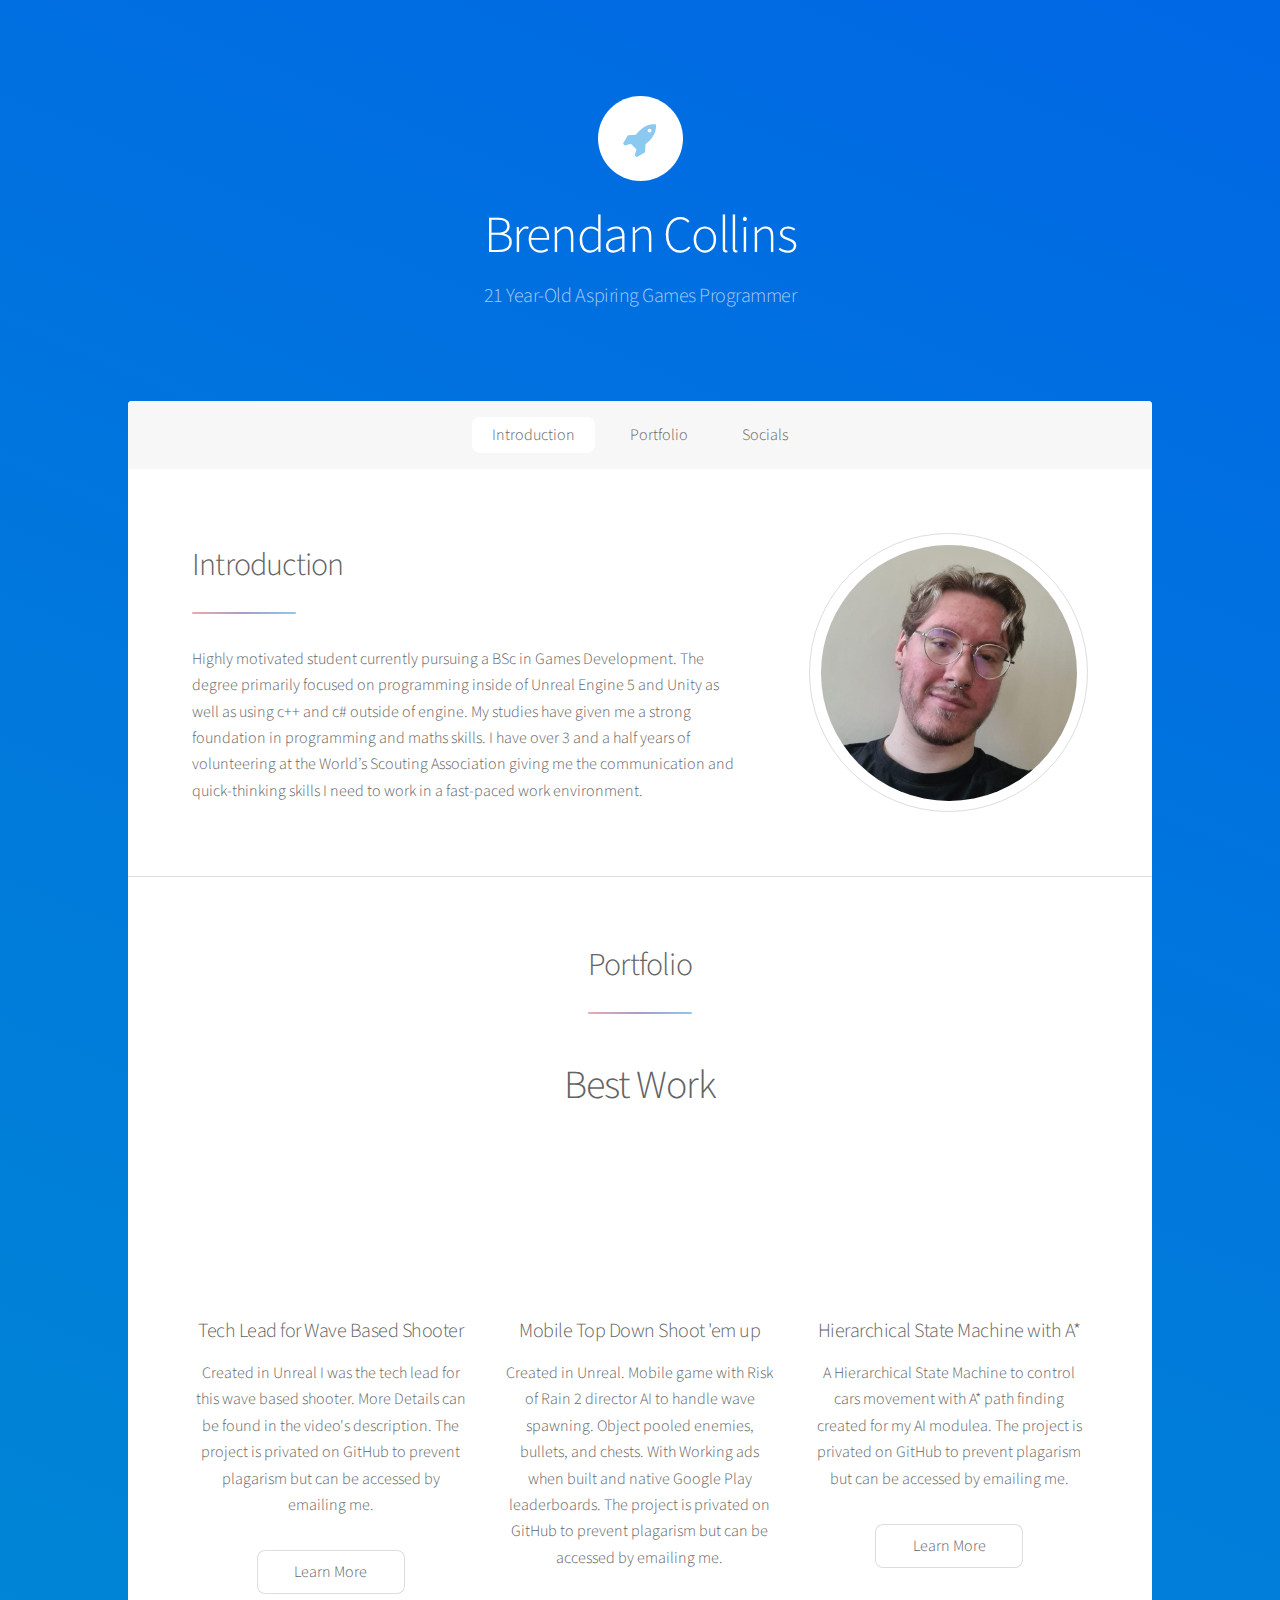
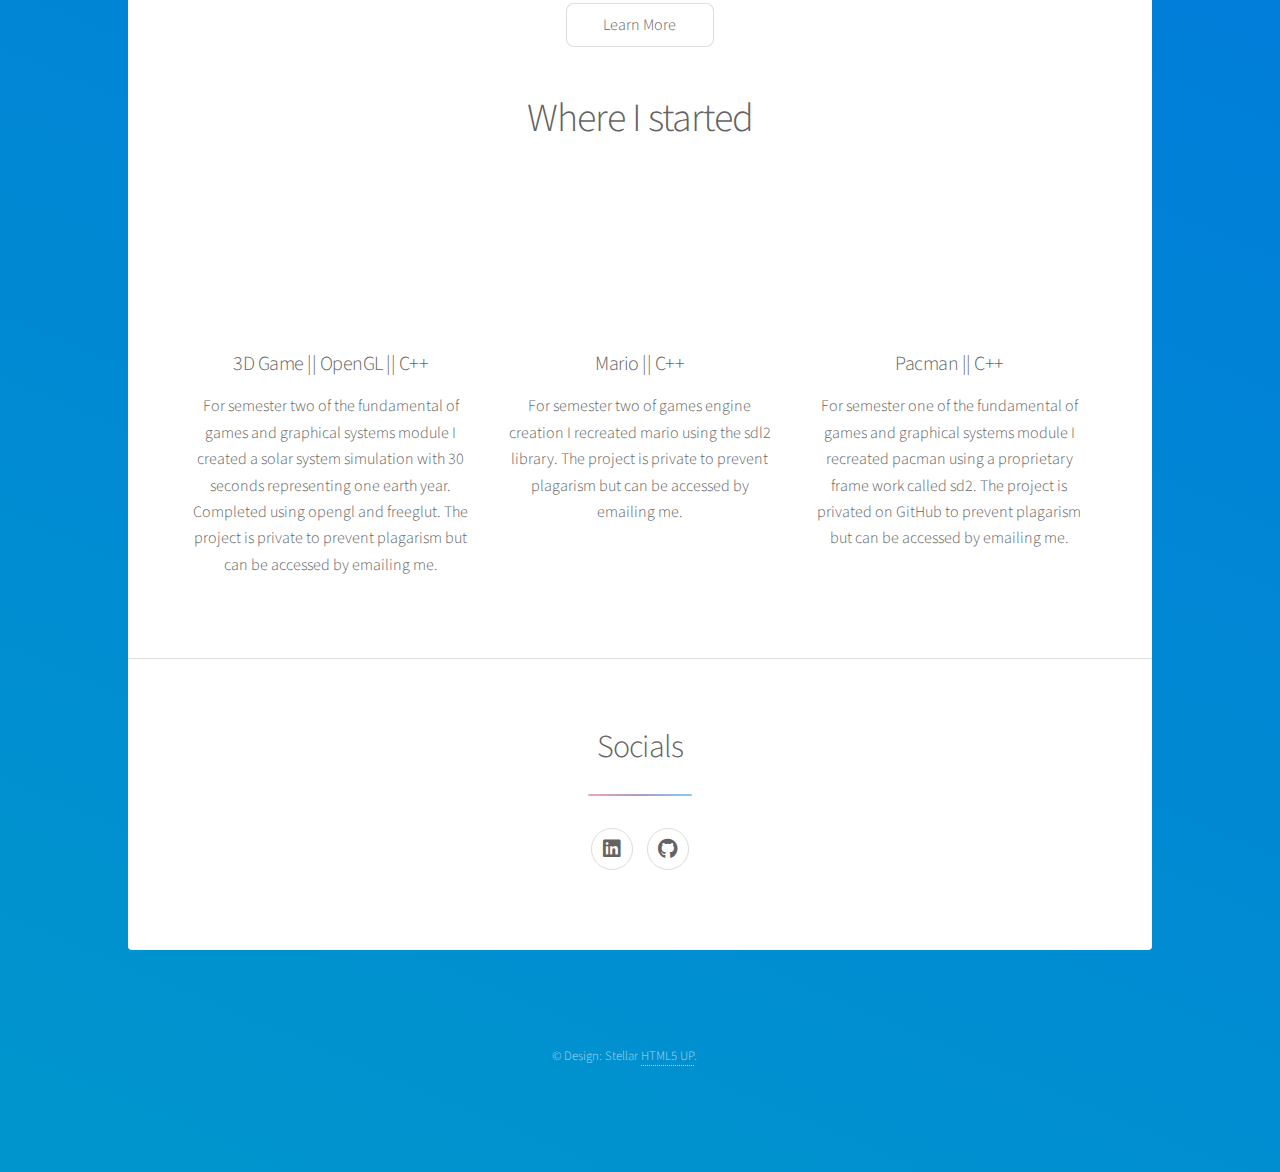
==== commit 012635f4: "Updated to add AI module" ====
--- a/index.html
+++ b/index.html
@@ -31,7 +31,6 @@
 						<ul>
 							<li><a href="#intro" class="active">Introduction</a></li>
 							<li><a href="#first">Portfolio</a></li>
-							<li><a href="#second">Skills</a></li>
 							<li><a href="#third">Socials</a></li>
 						</ul>
 					</nav>
@@ -73,10 +72,10 @@
 										<a href="Run The Risk.html" class="button">Learn More</a>
 									</li>
 									<li>
-										<iframe frameborder="0" scrolling="no" marginheight="0" marginwidth="0"width="300" height="170" type="text/html" src="https://www.youtube.com/embed/kdk65HWHydY"></iframe>
-										<h3>AI for Horror Game Team Project</h3>
-										<p>Using Unity I created a behaviour tree system and used it to attempt to replicate Alien: Isolation's AI. The monster is blind and thus relies on sound. There are more details in the video's description.</p>
-										<a href="Amaurosis.html" class="button">Learn More</a>
+										<iframe frameborder="0" scrolling="no" marginheight="0" marginwidth="0"width="300" height="170" type="text/html" src="https://www.youtube.com/embed/AVtuYwTcwfM"></iframe>
+										<h3>Hierarchical State Machine with A*</h3>
+										<p>A Hierarchical State Machine to control cars movement with A* path finding created for my AI modulea. The project is privated on GitHub to prevent plagarism but can be accessed by emailing me.</p>
+										<a href="AI.html" class="button">Learn More</a>
 									</li>
 								</ul>
 								<!-- Second Line -->
